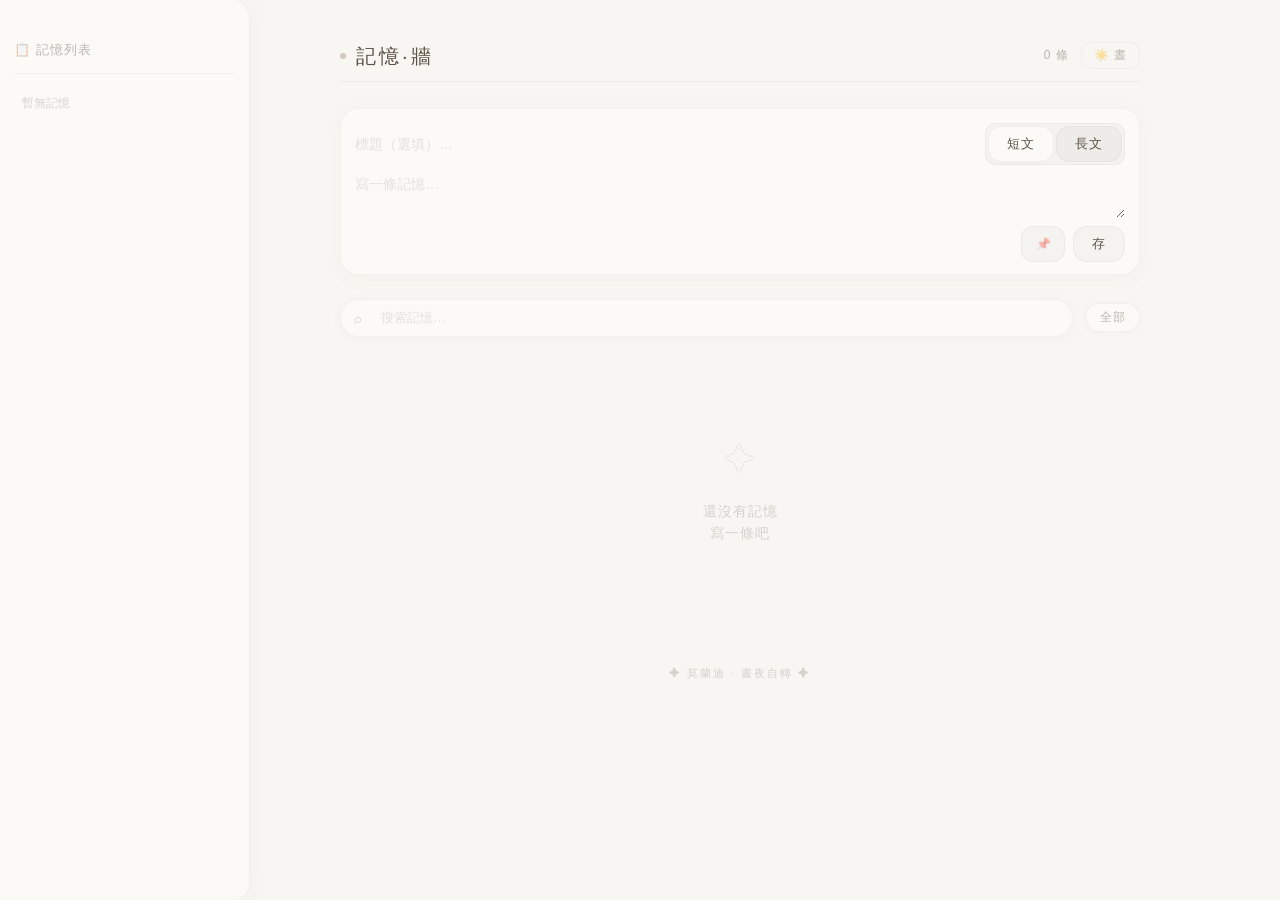
==== 记忆墙.html @ eb5373d7 "Add files via upload 上传记忆库页面" ====
<!DOCTYPE html>
<html lang="zh-CN">
<head>
<meta charset="UTF-8">
<meta name="viewport" content="width=device-width, initial-scale=1.0">
<title>記憶牆</title>
<style>
* { margin: 0; padding: 0; box-sizing: border-box; }
:root {
  --bg: #f8f6f2; --card-bg: #fcfaf7; --text: #5c5346;
  --text-dim: rgba(92,83,70,0.22); --text-mid: rgba(92,83,70,0.4);
  --border: rgba(92,83,70,0.06); --accent: rgba(92,83,70,0.04);
  --placeholder: rgba(92,83,70,0.15); --tag-bg: rgba(92,83,70,0.04);
  --tag-text: rgba(92,83,70,0.45); --input-bg: rgba(252,250,247,0.7);
  --shadow: rgba(92,83,70,0.03);
  --muted-blue: #8a9ba8; --muted-rose: #b8928a;
  --muted-green: #8f9e8c; --muted-clay: #b8957a;
  --muted-lavender: #9b8ea8; --muted-mauve: #a8888a;
  --glow: rgba(184,146,138,0.06);
}
[data-theme="night"] {
  --bg: #1a1a1e; --card-bg: #222226; --text: #d4cfc8;
  --text-dim: rgba(212,207,200,0.18); --text-mid: rgba(212,207,200,0.35);
  --border: rgba(212,207,200,0.04); --accent: rgba(212,207,200,0.04);
  --placeholder: rgba(212,207,200,0.1); --tag-bg: rgba(212,207,200,0.03);
  --tag-text: rgba(212,207,200,0.3); --input-bg: rgba(34,34,38,0.8);
  --shadow: rgba(0,0,0,0.25);
  --muted-blue: #768894; --muted-rose: #a07e78;
  --muted-green: #7a8a78; --muted-clay: #a07e68;
  --muted-lavender: #847a94; --muted-mauve: #8a7478;
  --glow: rgba(138,123,118,0.06);
}
body {
  background: var(--bg); color: var(--text);
  font-family: -apple-system,'PingFang SC','Noto Sans SC',sans-serif;
  min-height: 100vh; transition: background .5s,color .5s;
  padding: 40px 24px; line-height: 1.6;
}
.main-layout {
  max-width: 100%;
  margin: 0;
  display: flex;
  gap: 0;
  align-items: flex-start;
  padding-left: 0;
}
.sidebar {
  width: 250px;
  flex-shrink: 0;
  position: fixed;
  left: 0;
  top: 0;
  height: 100vh;
  border-radius: 0 18px 18px 0;
  padding: 40px 14px 24px;
  max-height: 100vh;
  z-index: 10;
  border-left: none;
  box-shadow: 4px 0 20px var(--shadow);
  background: var(--card-bg);
  border-right: 1px solid var(--border);
}
.sidebar-title {
  font-size: 13px; font-weight: 400; letter-spacing: 1px; color: var(--text-mid);
  padding-bottom: 12px; border-bottom: 1px solid var(--border); margin-bottom: 12px;
}
.sidebar-item {
  padding: 8px 10px; border-radius: 10px; cursor: pointer;
  transition: all .2s; margin-bottom: 4px; border: 1px solid transparent;
}
.sidebar-item:hover { background: var(--tag-bg); border-color: var(--muted-rose); }
.sidebar-item .s-title {
  font-size: 13px; font-weight: 400; color: var(--text);
  white-space: nowrap; overflow: hidden; text-overflow: ellipsis;
}
.sidebar-item .s-title.no-title { color: var(--text-mid); font-weight: 300; }
.sidebar-item .s-preview {
  font-size: 11px; color: var(--text-dim);
  white-space: nowrap; overflow: hidden; text-overflow: ellipsis; margin-top: 2px;
}
.sidebar-item .s-tag {
  display: inline-block; font-size: 9px; padding: 1px 8px;
  border-radius: 8px; background: var(--tag-bg); color: var(--tag-text); margin-top: 4px;
}
.content-area {
  flex: 1;
  min-width: 0;
  max-width: 1000px;
  margin: 0 auto;
  padding-left: 200px;
}
.header {
  max-width: 100%; margin: 0 auto 36px;
  display: flex; justify-content: space-between; align-items: baseline; position: relative;
}
.header::after {
  content: ''; position: absolute; bottom: -10px; left: 0; right: 0;
  height: 1px; background: var(--border);
}
.header h1 {
  font-size: 20px; font-weight: 400; letter-spacing: 3px; color: var(--text);
  display: flex; align-items: center; gap: 10px;
}
.header h1 .mark {
  display: inline-block; width: 6px; height: 6px; border-radius: 50%;
  background: var(--muted-rose); opacity: .5;
}
.header .stats-wrap { display: flex; align-items: center; gap: 12px; }
.stats { font-size: 12px; color: var(--text-mid); letter-spacing: 1px; font-weight: 300; }
.theme-btn {
  background: none; border: 1px solid var(--border); border-radius: 10px;
  padding: 4px 12px; font-size: 12px; font-family: inherit;
  color: var(--text-mid); cursor: pointer; letter-spacing: 1px; transition: all .2s;
}
.theme-btn:hover { border-color: var(--muted-rose); color: var(--text); }
.input-row {
  max-width: 100%; margin: 0 auto 24px; display: flex; flex-direction: column; gap: 8px;
  background: var(--card-bg); border: 1px solid var(--border); border-radius: 18px;
  padding: 14px 14px 12px; transition: all .25s; box-shadow: 0 4px 20px var(--shadow);
}
.input-row:focus-within { border-color: var(--muted-rose); box-shadow: 0 4px 28px var(--glow); }
.input-row .input-top { display: flex; gap: 8px; align-items: center; }
.input-row .input-title {
  flex: 1; height: 36px; background: transparent; border: none; color: var(--text);
  font-size: 14px; font-family: inherit; outline: none; line-height: 36px; font-weight: 400;
}
.input-row .input-title::placeholder { color: var(--placeholder); font-weight: 300; }
.input-row .input-options { display: flex; gap: 6px; align-items: center; }
.mode-toggle {
  display: flex; gap: 2px; background: var(--tag-bg);
  border-radius: 10px; padding: 2px; border: 1px solid var(--border);
}
.mode-btn {
  padding: 4px 12px; border: none; border-radius: 8px; font-size: 11px;
  font-family: inherit; cursor: pointer; transition: all .2s;
  background: transparent; color: var(--text-mid); letter-spacing: .5px;
}
.mode-btn.active { background: var(--card-bg); color: var(--text); box-shadow: 0 1px 4px var(--shadow); }
.input-row textarea {
  width: 100%; background: transparent; border: none; color: var(--text);
  font-size: 14px; font-family: inherit; resize: vertical; outline: none;
  line-height: 1.6; padding: 0; min-height: 38px; transition: min-height .2s;
}
.input-row textarea.long-mode { min-height: 180px; }
.input-row textarea::placeholder { color: var(--placeholder); font-weight: 300; }
.input-row .input-bottom { display: flex; gap: 8px; align-items: center; justify-content: flex-end; }
.input-row select {
  height: 36px; background: var(--tag-bg); border: 1px solid var(--border);
  border-radius: 12px; padding: 0 10px; color: var(--text-mid); font-size: 12px;
  font-family: inherit; outline: none; cursor: pointer; min-width: 44px;
  appearance: none; text-align: center; transition: all .2s;
}
.input-row select:hover { border-color: var(--muted-rose); }
.input-row button {
  height: 36px; padding: 0 18px; background: var(--accent); border: 1px solid var(--border);
  border-radius: 14px; color: var(--text); font-size: 13px; font-family: inherit;
  cursor: pointer; letter-spacing: 1px; transition: all .25s; white-space: nowrap; font-weight: 300;
}
.input-row button:hover { background: var(--tag-bg); border-color: var(--muted-rose); }
.toolbar { max-width: 100%; margin: 0 auto 18px; display: flex; align-items: center; gap: 12px; flex-wrap: wrap; }
.search-box { flex: 1; min-width: 180px; margin: 0; position: relative; }
.search-box input {
  width: 100%; height: 38px; background: var(--card-bg); border: 1px solid var(--border);
  border-radius: 20px; padding: 0 18px 0 40px; color: var(--text); font-size: 13px;
  font-family: inherit; outline: none; transition: all .25s; box-shadow: 0 2px 12px var(--shadow);
}
.search-box input:focus { border-color: var(--muted-rose); box-shadow: 0 2px 16px var(--glow); }
.search-box input::placeholder { color: var(--placeholder); font-weight: 300; }
.search-icon {
  position: absolute; left: 14px; top: 50%; transform: translateY(-50%);
  font-size: 14px; color: var(--text-dim); pointer-events: none;
}
.filters { display: flex; gap: 6px; flex-wrap: wrap; max-width: none; margin: 0; }
.filter-tag {
  padding: 4px 14px; border-radius: 20px; font-size: 12px; color: var(--text-mid);
  background: var(--card-bg); border: 1px solid var(--border); cursor: pointer;
  transition: all .25s; letter-spacing: .5px; font-weight: 300; box-shadow: 0 1px 6px var(--shadow);
}
 border-color: var(--muted-rose); }
.filter-tag.active { color: var(--text); background: var(--tag-bg); border-color: var(--muted-rose); }
.section-title {
  max-width: 100%; margin: 28px auto 12px; display: flex; align-items: center;
  gap: 10px; font-size: 14px; color: var(--text-mid); letter-spacing: 1.5px; font-weight: 300;
}
.section-title .line { flex: 1; height: 1px; background: var(--border); }
.section-title .count { font-size: 11px; color: var(--text-dim); font-weight: 300; }
.wall { max-width: 100%; margin: 0 auto; display: grid; grid-template-columns: repeat(auto-fill,minmax(280px,1fr)); gap: 12px; }
.card {
  background: var(--card-bg); border: 1px solid var(--border); border-radius: 18px;
  padding: 20px 22px; transition: all .3s; position: relative; animation: cardIn .35s;
  box-shadow: 0 4px 20px var(--shadow); cursor: pointer;
}
.card:hover { border-color: var(--muted-rose); box-shadow: 0 6px 28px var(--glow); transform: translateY(-1px); }
@keyframes cardIn { from { opacity: 0; transform: translateY(10px); } to { opacity: 1; transform: translateY(0); } }
.card-tag {
  display: inline-block; font-size: 10px; font-weight: 400; letter-spacing: 1px;
  padding: 2px 12px; border-radius: 12px; margin-bottom: 10px;
  background: var(--tag-bg); color: var(--tag-text); border: 1px solid var(--border);
}
.card-tag[data-tag="默认"] { border-color: rgba(138,155,168,.2); color: var(--muted-blue); }
.card-tag[data-tag="学习"] { border-color: rgba(143,158,140,.2); color: var(--muted-green); }
.card-tag[data-tag="日常"] { border-color: rgba(184,149,122,.2); color: var(--muted-clay); }
.card-tag[data-tag="技术"] { border-color: rgba(138,155,168,.2); color: var(--muted-blue); }
.card-tag[data-tag="灵感"] { border-color: rgba(155,142,168,.2); color: var(--muted-lavender); }
.card-tag[data-tag="心情"] { border-color: rgba(168,136,138,.2); color: var(--muted-mauve); }
.card-title {
  font-size: 15px; font-weight: 500; color: var(--text); margin-bottom: 8px;
  line-height: 1.4; display: -webkit-box; -webkit-line-clamp: 2; -webkit-box-orient: vertical; overflow: hidden;
}
.card-content {
  font-size: 14px; line-height: 1.7; color: var(--text);
  white-space: pre-wrap; word-break: break-word; font-weight: 300;
  display: -webkit-box; -webkit-line-clamp: 4; -webkit-box-orient: vertical; overflow: hidden;
}
.card.has-title .card-content { font-size: 13px; color: var(--text-mid); -webkit-line-clamp: 3; }
.card-time { font-size: 11px; color: var(--text-dim); margin-top: 12px; font-weight: 300; letter-spacing: .3px; }
.card-actions {
  position: absolute; top: 14px; right: 14px; opacity: 0; transition: opacity .25s; display: flex; gap: 4px;
}
.card:hover .card-actions { opacity: 1; }
.card-actions button {
  width: 28px; height: 28px; border-radius: 10px; border: 1px solid var(--border);
  background: var(--card-bg); color: var(--text-mid); font-size: 12px; cursor: pointer;
  display: flex; align-items: center; justify-content: center; transition: all .2s; backdrop-filter: blur(4px);
}
.card-actions .edit-btn:hover { background: rgba(138,155,168,.12); color: var(--muted-blue); border-color: var(--muted-blue); }
.card-actions .delete-btn:hover { background: rgba(168,136,138,.12); color: var(--muted-mauve); border-color: var(--muted-mauve); }
.empty { grid-column: 1/-1; text-align: center; padding: 80px 20px; color: var(--text-dim); font-size: 14px; font-weight: 300; letter-spacing: 1px; }
.empty .icon { font-size: 32px; display: block; margin-bottom: 14px; opacity: .25; }
.float-view {
  display: none; position: fixed; inset: 0; background: rgba(44,40,36,.3);
  backdrop-filter: blur(8px); z-index: 100; align-items: center; justify-content: center;
}
.float-view.show { display: flex; }
.float-view .modal {
  background: var(--card-bg); border: 1px solid var(--border); border-radius: 20px;
  padding: 28px; width: 90%; max-width: 480px; box-shadow: 0 20px 60px var(--shadow); position: relative;
}
.float-view .modal .float-tag { font-size: 12px; color: var(--text-mid); letter-spacing: 1px; margin-bottom: 14px; }
.float-view .modal .float-title { font-size: 18px; font-weight: 500; color: var(--text); margin-bottom: 12px; line-height: 1.4; }
.float-view .modal .float-content { font-size: 15px; line-height: 1.8; color: var(--text); font-weight: 300; white-space: pre-wrap; }
.float-view .modal .float-time { font-size: 12px; color: var(--text-dim); margin-top: 16px; font-weight: 300; }
.float-view .modal .float-close { position: absolute; top: 16px; right: 20px; background: none; border: none; color: var(--text-dim); font-size: 18px; cursor: pointer; padding: 4px; font-family: inherit; }
.float-view .modal .float-close:hover { color: var(--text); }
.overlay {
  display: none; position: fixed; inset: 0; background: rgba(44,40,36,.3);
  backdrop-filter: blur(8px); z-index: 101; align-items: center; justify-content: center;
}
.overlay.show { display: flex; }
.modal {
  background: var(--card-bg); border: 1px solid var(--border); border-radius: 20px;
  padding: 28px; width: 90%; max-width: 440px; box-shadow: 0 20px 60px var(--shadow);
}
.modal h2 { font-size: 15px; font-weight: 400; color: var(--text); margin-bottom: 18px; letter-spacing: 1px; }
.modal .edit-title {
  width: 100%; height: 38px; background: var(--bg); border: 1px solid var(--border);
  border-radius: 12px; padding: 0 14px; color: var(--text); font-size: 14px;
  font-family: inherit; outline: none; margin-bottom: 12px;
}
.modal .edit-title:focus { border-color: var(--muted-rose); }
.modal textarea {
  width: 100%; height: 120px; background: var(--bg); border: 1px solid var(--border);
  border-radius: 14px; padding: 14px; color: var(--text); font-size: 14px;
  font-family: inherit; resize: vertical; outline: none; margin-bottom: 14px;
}
.modal textarea:focus { border-color: var(--muted-rose); }
.modal select {
  width: 100%; height: 38px; background: var(--bg); border: 1px solid var(--border);
  border-radius: 12px; padding: 0 14px; color: var(--text); font-size: 12px;
  font-family: inherit; outline: none; cursor: pointer; margin-bottom: 18px;
}
.modal-actions { display: flex; justify-content: flex-end; gap: 10px; }
.modal-actions button {
  padding: 8px 20px; border: 1px solid var(--border); border-radius: 12px;
  font-size: 13px; font-family: inherit; cursor: pointer; transition: all .2s;
  background: var(--bg); color: var(--text); font-weight: 300; letter-spacing: .5px;
}
.modal-actions .btn-save { background: var(--accent); }
.modal-actions .btn-save:hover { background: var(--tag-bg); border-color: var(--muted-rose); }
.modal-actions button:hover { background: var(--tag-bg); }
.footer { max-width: 100%; margin: 40px auto 0; text-align: center; font-size: 11px; color: var(--text-dim); letter-spacing: 2px; font-weight: 300; }
@media (max-width: 768px) { .main-layout { flex-direction: column; } .sidebar { width: 100%; position: static; max-height: none; } }
@media (max-width: 520px) {
  body { padding: 24px 16px; } .wall { grid-template-columns: 1fr; }
  .header { flex-direction: column; gap: 6px; } .toolbar { flex-direction: column; align-items: stretch; }
  .toolbar .search-box { min-width: 0; }
}
</style>
</head>
<body>

<div class="main-layout">
  <div class="sidebar" id="sidebar">
    <div class="sidebar-title">📋 記憶列表</div>
    <div id="sidebarList"></div>
  </div>
  <div class="content-area">
    <div class="header">
      <h1><span class="mark"></span>記憶·牆</h1>
      <div class="stats-wrap">
        <span class="stats" id="stats">0</span>
        <button class="theme-btn" id="themeBtn">☀️ 晝</button>
      </div>
    </div>
    <div class="input-row">
      <div class="input-top">
        <input type="text" class="input-title" id="noteTitle" placeholder="標題（選填）…">
        <div class="input-options">
          <div class="mode-toggle">
            <button class="mode-btn active" id="modeShort">短文</button>
            <button class="mode-btn" id="modeLong">長文</button>
          </div>
        </div>
      </div>
      <textarea id="newNote" placeholder="寫一條記憶…"></textarea>
      <div class="input-bottom">
        <select id="newTag">
          <option value="默认">📌</option>
          <option value="学习">📖</option>
          <option value="日常">☕</option>
          <option value="技术">⚙️</option>
          <option value="灵感">💡</option>
          <option value="心情">❤️</option>
        </select>
        <button id="addBtn">存</button>
      </div>
    </div>
    <div class="toolbar">
      <div class="search-box">
        <span class="search-icon">⌕</span>
        <input type="text" id="searchInput" placeholder="搜索記憶…">
      </div>
      <div class="filters" id="filters">
        <span class="filter-tag active" data-tag="all">全部</span>
      </div>
    </div>
    <div id="groupContainer"></div>
    <div class="float-view" id="floatView">
      <div class="modal">
        <button class="float-close" id="floatClose">✕</button>
        <div class="float-tag" id="floatTag"></div>
        <div class="float-title" id="floatTitle"></div>
        <div class="float-content" id="floatContent"></div>
        <div class="float-time" id="floatTime"></div>
      </div>
    </div>
    <div class="overlay" id="modal">
      <div class="modal">
        <h2>✎ 編輯</h2>
        <input type="text" class="edit-title" id="editTitle" placeholder="標題（選填）">
        <textarea id="editContent"></textarea>
        <select id="editTag">
          <option value="默认">📌 默认</option>
          <option value="学习">📖 学习</option>
          <option value="日常">☕ 日常</option>
          <option value="技术">⚙️ 技术</option>
          <option value="灵感">💡 灵感</option>
          <option value="心情">❤️ 心情</option>
        </select>
        <div class="modal-actions">
          <button id="cancelEdit">取消</button>
          <button class="btn-save" id="saveEdit">保存</button>
        </div>
      </div>
    </div>
    <div class="footer">✦ 莫蘭迪 · 晝夜自轉 ✦</div>
  </div>
</div>

<script>
// 手動晝夜按鈕
let isNight = false;
document.getElementById('themeBtn').onclick = function() {
  isNight = !isNight;
  document.documentElement.setAttribute('data-theme', isNight ? 'night' : 'day');
  this.textContent = isNight ? '🌙 夜' : '☀️ 晝';
};

let inputMode = 'short';
document.getElementById('modeShort').onclick = function() {
  inputMode = 'short';
  this.classList.add('active');
  document.getElementById('modeLong').classList.remove('active');
  document.getElementById('newNote').classList.remove('long-mode');
};
document.getElementById('modeLong').onclick = function() {
  inputMode = 'long';
  this.classList.add('active');
  document.getElementById('modeShort').classList.remove('active');
  document.getElementById('newNote').classList.add('long-mode');
};

let notes = JSON.parse(localStorage.getItem('morandi_wall')) || [];
let filter = 'all';
let search = '';
let editId = null;
const icons = {'默认':'📌','学习':'📖','日常':'☕','技术':'⚙️','灵感':'💡','心情':'❤️'};
const order = ['默认','学习','日常','技术','灵感','心情'];

function save() { localStorage.setItem('morandi_wall', JSON.stringify(notes)); }

function renderSidebar() {
  const list = document.getElementById('sidebarList');
  let items = [...notes].reverse();
  if (filter !== 'all') items = items.filter(n => n.tag === filter);
  if (search.trim()) {
    const q = search.trim().toLowerCase();
    items = items.filter(n => n.content.toLowerCase().includes(q) || (n.title||'').toLowerCase().includes(q));
  }
  if (!items.length) { list.innerHTML = '<div style="font-size:12px;color:var(--text-dim);padding:8px;">暫無記憶</div>'; return; }
  list.innerHTML = items.map(n => {
    const t = n.title || (n.content.slice(0,20)+(n.content.length>20?'…':''));
    const p = n.title ? n.content.slice(0,30)+(n.content.length>30?'…':'') : '';
    const c = n.title ? '' : 'no-title';
    return '<div class="sidebar-item" data-id="'+n.id+'"><div class="s-title '+c+'">'+t+'</div>'+(p?'<div class="s-preview">'+p+'</div>':'')+'<span class="s-tag">'+(n.tag||'默认')+'</span></div>';
  }).join('');
  document.querySelectorAll('.sidebar-item').forEach(el => {
    el.onclick = function() {
      const id = parseInt(this.dataset.id);
      const n = notes.find(x => x.id === id);
      if (!n) return;
      document.getElementById('floatTag').textContent = (icons[n.tag||'默认']||'')+' '+(n.tag||'默认');
      document.getElementById('floatTitle').textContent = n.title||'';
      document.getElementById('floatTitle').style.display = n.title ? 'block' : 'none';
      document.getElementById('floatContent').textContent = n.content;
      const d = new Date(n.time);
      document.getElementById('floatTime').textContent = (d.getMonth()+1)+'/'+d.getDate()+' '+String(d.getHours()).padStart(2,'0')+':'+String(d.getMinutes()).padStart(2,'0');
      document.getElementById('floatView').classList.add('show');
    };
  });
}

function render() {
  const c = document.getElementById('groupContainer');
  document.getElementById('stats').textContent = notes.length + ' 條';
  let list = notes;
  if (filter !== 'all') list = list.filter(n => n.tag === filter);
  if (search.trim()) {
    const q = search.trim().toLowerCase();
    list = list.filter(n => n.content.toLowerCase().includes(q) || (n.title||'').toLowerCase().includes(q));
  }
  const groups = {};
  list.forEach(n => { const t = n.tag||'默认'; if(!groups[t]) groups[t]=[]; groups[t].push(n); });
  const keys = order.filter(k => groups[k]);
  if (!keys.length) { c.innerHTML = '<div class="wall"><div class="empty"><span class="icon">✧</span>還沒有記憶<br>寫一條吧</div></div>'; renderSidebar(); return; }
  let html = '';
  keys.forEach(tag => {
    const items = groups[tag];
    html += '<div class="section-title"><span>'+icons[tag]+' '+tag+'</span><span class="count">'+items.length+'</span><span class="line"></span></div><div class="wall">';
    items.forEach(n => {
      const d = new Date(n.time);
      const t = (d.getMonth()+1)+'/'+d.getDate()+' '+String(d.getHours()).padStart(2,'0')+':'+String(d.getMinutes()).padStart(2,'0');
      const et = n.tag||'默认';
      const hc = n.title ? 'card has-title' : 'card';
      html += '<div class="'+hc+'" data-id="'+n.id+'"><span class="card-tag" data-tag="'+et+'">'+icons[et]+' '+et+'</span>';
      if (n.title) html += '<div class="card-title">'+n.title+'</div>';
      html += '<div class="card-content">'+n.content.replace(/&/g,'&amp;').replace(/</g,'&lt;')+'</div><div class="card-time">'+t+'</div><div class="card-actions"><button class="edit-btn" data-id="'+n.id+'">✎</button><button class="delete-btn" data-id="'+n.id+'">✕</button></div></div>';
    });
    html += '</div>';
  });
  c.innerHTML = html;
  document.querySelectorAll('.card').forEach(el => {
    el.onclick = function(e) {
      if (e.target.closest('.card-actions')) return;
      const id = parseInt(this.dataset.id);
      const n = notes.find(x => x.id === id);
      if (!n) return;
      document.getElementById('floatTag').textContent = (icons[n.tag||'默认']||'')+' '+(n.tag||'默认');
      document.getElementById('floatTitle').textContent = n.title||'';
      document.getElementById('floatTitle').style.display = n.title ? 'block' : 'none';
      document.getElementById('floatContent').textContent = n.content;
      const d = new Date(n.time);
      document.getElementById('floatTime').textContent = (d.getMonth()+1)+'/'+d.getDate()+' '+String(d.getHours()).padStart(2,'0')+':'+String(d.getMinutes()).padStart(2,'0');
      document.getElementById('floatView').classList.add('show');
    };
  });
  document.querySelectorAll('.edit-btn').forEach(b => b.onclick = (e) => { e.stopPropagation(); openEdit(+b.dataset.id); });
  document.querySelectorAll('.delete-btn').forEach(b => b.onclick = (e) => { e.stopPropagation(); notes = notes.filter(x => x.id !== +b.dataset.id); save(); render(); flt(); renderSidebar(); });
  renderSidebar();
}

document.getElementById('floatClose').onclick = () => { document.getElementById('floatView').classList.remove('show'); };
document.getElementById('floatView').onclick = (e) => { if (e.target === document.getElementById('floatView')) document.getElementById('floatView').classList.remove('show'); };

function add() {
  const ta = document.getElementById('newNote');
  const title = document.getElementById('noteTitle').value.trim();
  const c = ta.value.trim();
  if (!c) return;
  const note = { id: Date.now(), content: c, tag: document.getElementById('newTag').value, time: Date.now() };
  if (title) note.title = title;
  notes.unshift(note);
  save();
  ta.value = '';
  document.getElementById('noteTitle').value = '';
  render();
  flt();
}

function openEdit(id) {
  const n = notes.find(x => x.id === id);
  if (!n) return;
  editId = id;
  document.getElementById('editTitle').value = n.title || '';
  document.getElementById('editContent').value = n.content;
  document.getElementById('editTag').value = n.tag;
  document.getElementById('modal').classList.add('show');
}

document.getElementById('cancelEdit').onclick = () => { document.getElementById('modal').classList.remove('show'); editId = null; };
document.getElementById('saveEdit').onclick = () => {
  if (!editId) return;
  const c = document.getElementById('editContent').value.trim();
  if (!c) return;
  const n = notes.find(x => x.id === editId);
  if (n) { n.title = document.getElementById('editTitle').value.trim()||''; n.content = c; n.tag = document.getElementById('editTag').value; n.time = Date.now(); save(); }
  document.getElementById('modal').classList.remove('show');
  editId = null;
  render();
  flt();
};

function flt() {
  const tags = new Set(notes.map(n => n.tag));
  let h = '<span class="filter-tag '+(filter==='all'?'active':'')+'" data-tag="all">全部</span>';
  order.forEach(t => { if (tags.has(t)) h += '<span class="filter-tag '+(filter===t?'active':'')+'" data-tag="'+t+'">'+icons[t]+' '+t+'</span>'; });
  document.getElementById('filters').innerHTML = h;
  document.querySelectorAll('.filter-tag').forEach(el => {
    el.onclick = () => { filter = el.dataset.tag; document.querySelectorAll('.filter-tag').forEach(e => e.classList.remove('active')); el.classList.add('active'); render(); };
  });
}

document.getElementById('searchInput').oninput = (e) => { search = e.target.value; render(); renderSidebar(); };
document.getElementById('newNote').onkeydown = (e) => { if (e.key === 'Enter' && !e.shiftKey) { e.preventDefault(); add(); } };
document.getElementById('addBtn').onclick = add;

render();
flt();
</script>
</body>
</html>
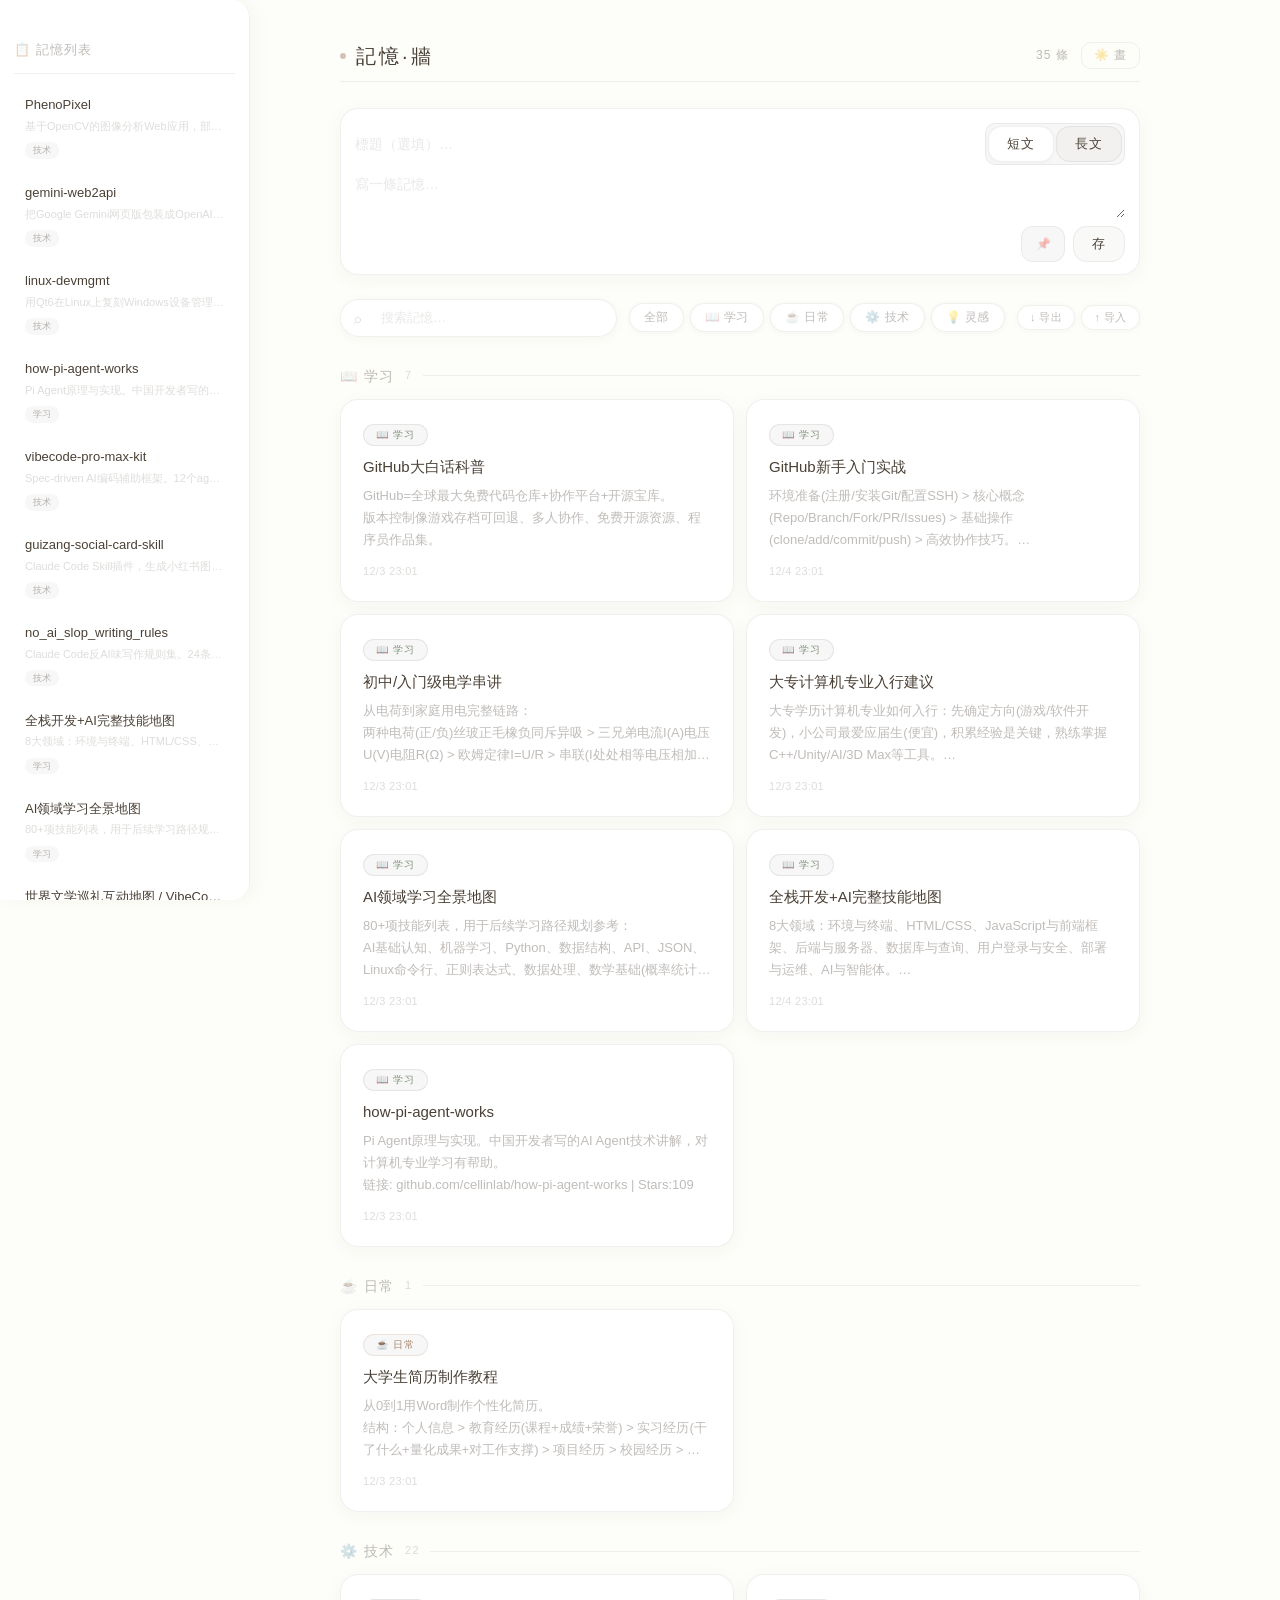
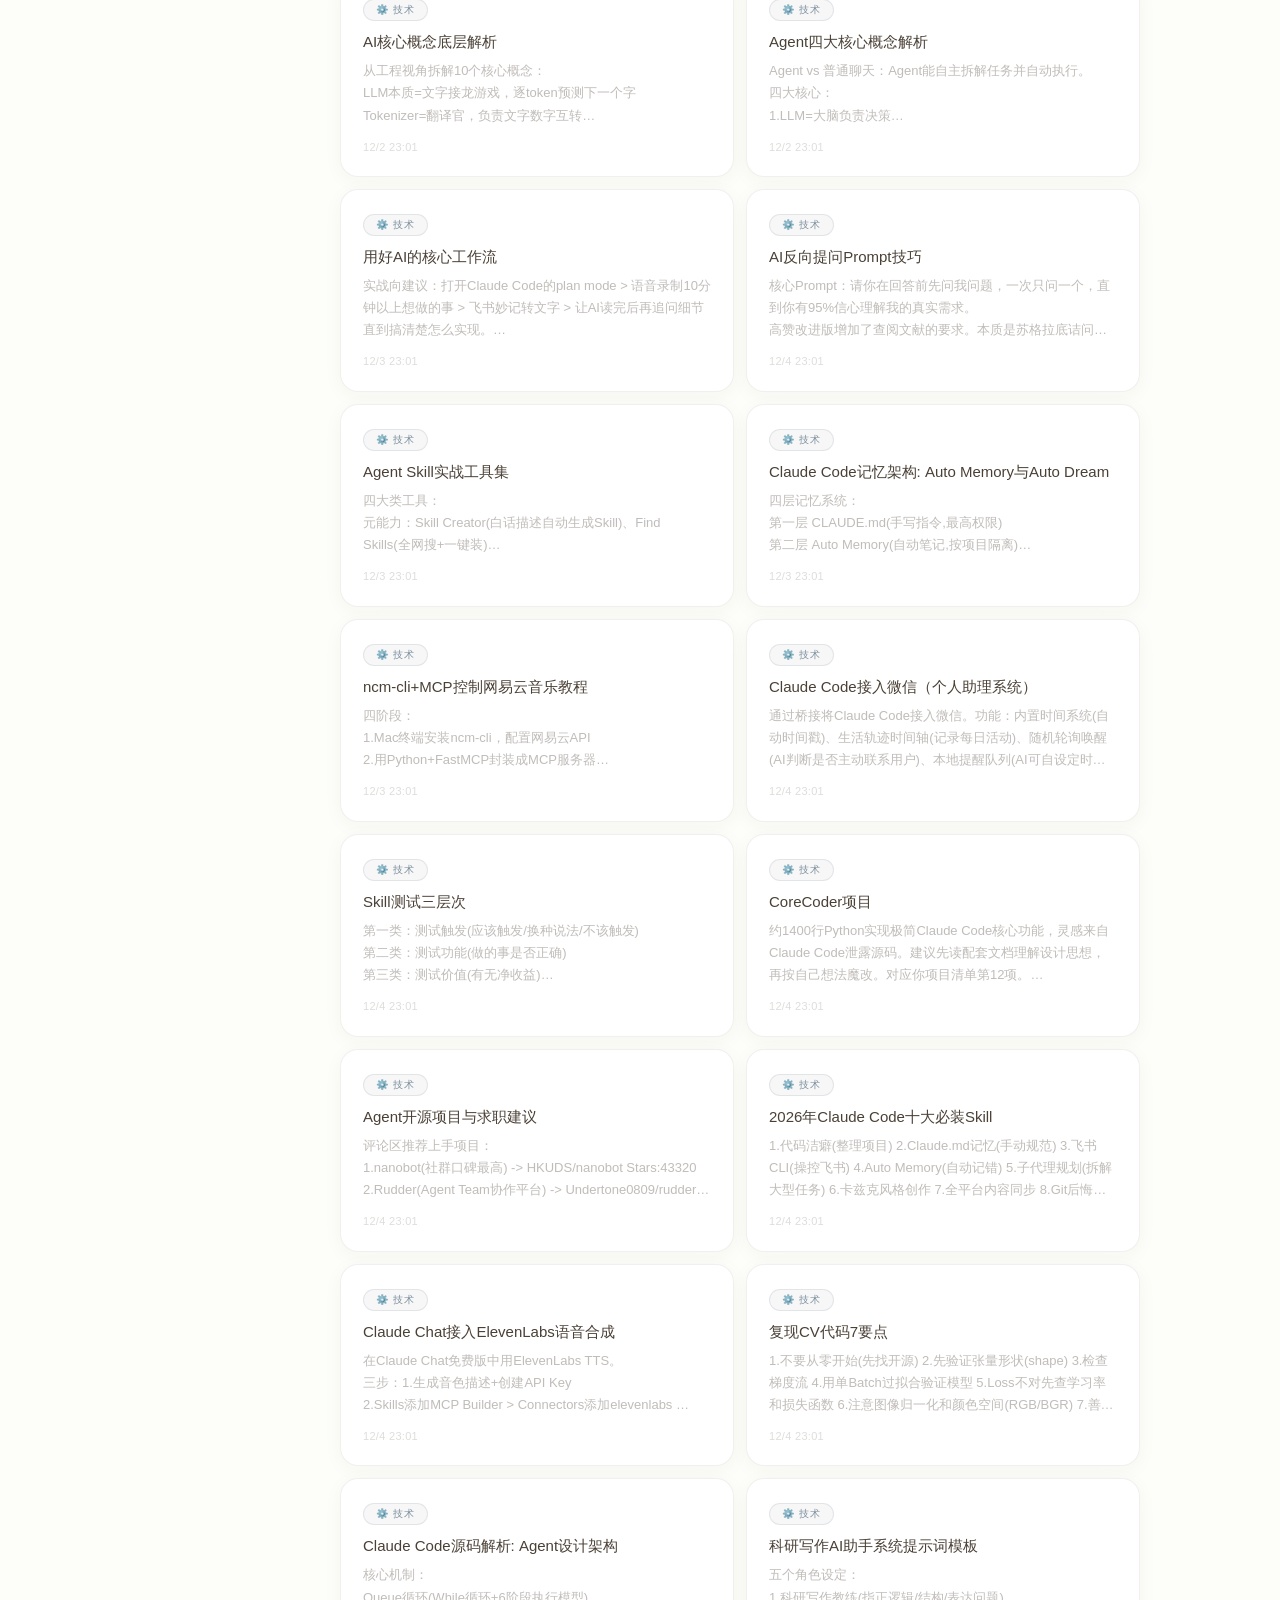
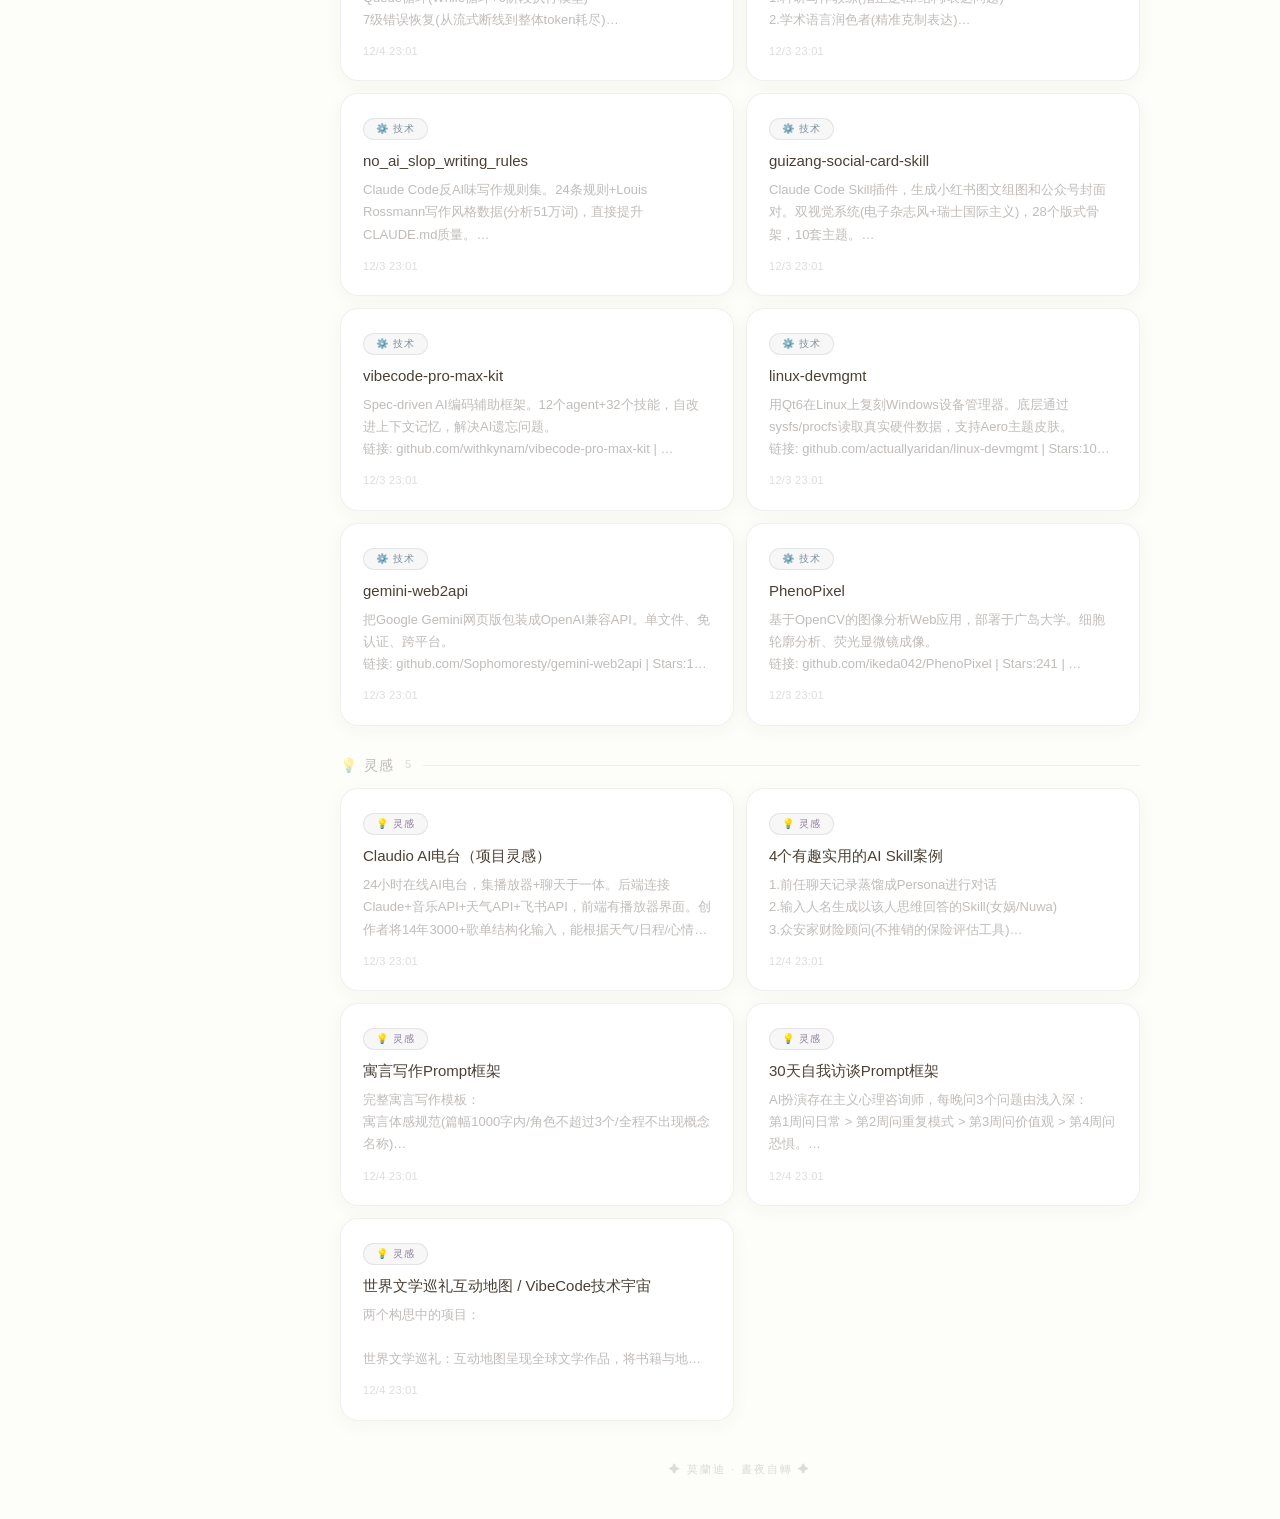
==== commit 6cff6ca2: "Init: 记忆墙 PWA with seed data and offline support" ====
--- a/记忆墙.html
+++ b/记忆墙.html
@@ -1,541 +1,704 @@
-<!DOCTYPE html>
-<html lang="zh-CN">
-<head>
-<meta charset="UTF-8">
-<meta name="viewport" content="width=device-width, initial-scale=1.0">
-<title>記憶牆</title>
-<style>
-* { margin: 0; padding: 0; box-sizing: border-box; }
-:root {
-  --bg: #f8f6f2; --card-bg: #fcfaf7; --text: #5c5346;
-  --text-dim: rgba(92,83,70,0.22); --text-mid: rgba(92,83,70,0.4);
-  --border: rgba(92,83,70,0.06); --accent: rgba(92,83,70,0.04);
-  --placeholder: rgba(92,83,70,0.15); --tag-bg: rgba(92,83,70,0.04);
-  --tag-text: rgba(92,83,70,0.45); --input-bg: rgba(252,250,247,0.7);
-  --shadow: rgba(92,83,70,0.03);
-  --muted-blue: #8a9ba8; --muted-rose: #b8928a;
-  --muted-green: #8f9e8c; --muted-clay: #b8957a;
-  --muted-lavender: #9b8ea8; --muted-mauve: #a8888a;
-  --glow: rgba(184,146,138,0.06);
-}
-[data-theme="night"] {
-  --bg: #1a1a1e; --card-bg: #222226; --text: #d4cfc8;
-  --text-dim: rgba(212,207,200,0.18); --text-mid: rgba(212,207,200,0.35);
-  --border: rgba(212,207,200,0.04); --accent: rgba(212,207,200,0.04);
-  --placeholder: rgba(212,207,200,0.1); --tag-bg: rgba(212,207,200,0.03);
-  --tag-text: rgba(212,207,200,0.3); --input-bg: rgba(34,34,38,0.8);
-  --shadow: rgba(0,0,0,0.25);
-  --muted-blue: #768894; --muted-rose: #a07e78;
-  --muted-green: #7a8a78; --muted-clay: #a07e68;
-  --muted-lavender: #847a94; --muted-mauve: #8a7478;
-  --glow: rgba(138,123,118,0.06);
-}
-body {
-  background: var(--bg); color: var(--text);
-  font-family: -apple-system,'PingFang SC','Noto Sans SC',sans-serif;
-  min-height: 100vh; transition: background .5s,color .5s;
-  padding: 40px 24px; line-height: 1.6;
-}
-.main-layout {
-  max-width: 100%;
-  margin: 0;
-  display: flex;
-  gap: 0;
-  align-items: flex-start;
-  padding-left: 0;
-}
-.sidebar {
-  width: 250px;
-  flex-shrink: 0;
-  position: fixed;
-  left: 0;
-  top: 0;
-  height: 100vh;
-  border-radius: 0 18px 18px 0;
-  padding: 40px 14px 24px;
-  max-height: 100vh;
-  z-index: 10;
-  border-left: none;
-  box-shadow: 4px 0 20px var(--shadow);
-  background: var(--card-bg);
-  border-right: 1px solid var(--border);
-}
-.sidebar-title {
-  font-size: 13px; font-weight: 400; letter-spacing: 1px; color: var(--text-mid);
-  padding-bottom: 12px; border-bottom: 1px solid var(--border); margin-bottom: 12px;
-}
-.sidebar-item {
-  padding: 8px 10px; border-radius: 10px; cursor: pointer;
-  transition: all .2s; margin-bottom: 4px; border: 1px solid transparent;
-}
-.sidebar-item:hover { background: var(--tag-bg); border-color: var(--muted-rose); }
-.sidebar-item .s-title {
-  font-size: 13px; font-weight: 400; color: var(--text);
-  white-space: nowrap; overflow: hidden; text-overflow: ellipsis;
-}
-.sidebar-item .s-title.no-title { color: var(--text-mid); font-weight: 300; }
-.sidebar-item .s-preview {
-  font-size: 11px; color: var(--text-dim);
-  white-space: nowrap; overflow: hidden; text-overflow: ellipsis; margin-top: 2px;
-}
-.sidebar-item .s-tag {
-  display: inline-block; font-size: 9px; padding: 1px 8px;
-  border-radius: 8px; background: var(--tag-bg); color: var(--tag-text); margin-top: 4px;
-}
-.content-area {
-  flex: 1;
-  min-width: 0;
-  max-width: 1000px;
-  margin: 0 auto;
-  padding-left: 200px;
-}
-.header {
-  max-width: 100%; margin: 0 auto 36px;
-  display: flex; justify-content: space-between; align-items: baseline; position: relative;
-}
-.header::after {
-  content: ''; position: absolute; bottom: -10px; left: 0; right: 0;
-  height: 1px; background: var(--border);
-}
-.header h1 {
-  font-size: 20px; font-weight: 400; letter-spacing: 3px; color: var(--text);
-  display: flex; align-items: center; gap: 10px;
-}
-.header h1 .mark {
-  display: inline-block; width: 6px; height: 6px; border-radius: 50%;
-  background: var(--muted-rose); opacity: .5;
-}
-.header .stats-wrap { display: flex; align-items: center; gap: 12px; }
-.stats { font-size: 12px; color: var(--text-mid); letter-spacing: 1px; font-weight: 300; }
-.theme-btn {
-  background: none; border: 1px solid var(--border); border-radius: 10px;
-  padding: 4px 12px; font-size: 12px; font-family: inherit;
-  color: var(--text-mid); cursor: pointer; letter-spacing: 1px; transition: all .2s;
-}
-.theme-btn:hover { border-color: var(--muted-rose); color: var(--text); }
-.input-row {
-  max-width: 100%; margin: 0 auto 24px; display: flex; flex-direction: column; gap: 8px;
-  background: var(--card-bg); border: 1px solid var(--border); border-radius: 18px;
-  padding: 14px 14px 12px; transition: all .25s; box-shadow: 0 4px 20px var(--shadow);
-}
-.input-row:focus-within { border-color: var(--muted-rose); box-shadow: 0 4px 28px var(--glow); }
-.input-row .input-top { display: flex; gap: 8px; align-items: center; }
-.input-row .input-title {
-  flex: 1; height: 36px; background: transparent; border: none; color: var(--text);
-  font-size: 14px; font-family: inherit; outline: none; line-height: 36px; font-weight: 400;
-}
-.input-row .input-title::placeholder { color: var(--placeholder); font-weight: 300; }
-.input-row .input-options { display: flex; gap: 6px; align-items: center; }
-.mode-toggle {
-  display: flex; gap: 2px; background: var(--tag-bg);
-  border-radius: 10px; padding: 2px; border: 1px solid var(--border);
-}
-.mode-btn {
-  padding: 4px 12px; border: none; border-radius: 8px; font-size: 11px;
-  font-family: inherit; cursor: pointer; transition: all .2s;
-  background: transparent; color: var(--text-mid); letter-spacing: .5px;
-}
-.mode-btn.active { background: var(--card-bg); color: var(--text); box-shadow: 0 1px 4px var(--shadow); }
-.input-row textarea {
-  width: 100%; background: transparent; border: none; color: var(--text);
-  font-size: 14px; font-family: inherit; resize: vertical; outline: none;
-  line-height: 1.6; padding: 0; min-height: 38px; transition: min-height .2s;
-}
-.input-row textarea.long-mode { min-height: 180px; }
-.input-row textarea::placeholder { color: var(--placeholder); font-weight: 300; }
-.input-row .input-bottom { display: flex; gap: 8px; align-items: center; justify-content: flex-end; }
-.input-row select {
-  height: 36px; background: var(--tag-bg); border: 1px solid var(--border);
-  border-radius: 12px; padding: 0 10px; color: var(--text-mid); font-size: 12px;
-  font-family: inherit; outline: none; cursor: pointer; min-width: 44px;
-  appearance: none; text-align: center; transition: all .2s;
-}
-.input-row select:hover { border-color: var(--muted-rose); }
-.input-row button {
-  height: 36px; padding: 0 18px; background: var(--accent); border: 1px solid var(--border);
-  border-radius: 14px; color: var(--text); font-size: 13px; font-family: inherit;
-  cursor: pointer; letter-spacing: 1px; transition: all .25s; white-space: nowrap; font-weight: 300;
-}
-.input-row button:hover { background: var(--tag-bg); border-color: var(--muted-rose); }
-.toolbar { max-width: 100%; margin: 0 auto 18px; display: flex; align-items: center; gap: 12px; flex-wrap: wrap; }
-.search-box { flex: 1; min-width: 180px; margin: 0; position: relative; }
-.search-box input {
-  width: 100%; height: 38px; background: var(--card-bg); border: 1px solid var(--border);
-  border-radius: 20px; padding: 0 18px 0 40px; color: var(--text); font-size: 13px;
-  font-family: inherit; outline: none; transition: all .25s; box-shadow: 0 2px 12px var(--shadow);
-}
-.search-box input:focus { border-color: var(--muted-rose); box-shadow: 0 2px 16px var(--glow); }
-.search-box input::placeholder { color: var(--placeholder); font-weight: 300; }
-.search-icon {
-  position: absolute; left: 14px; top: 50%; transform: translateY(-50%);
-  font-size: 14px; color: var(--text-dim); pointer-events: none;
-}
-.filters { display: flex; gap: 6px; flex-wrap: wrap; max-width: none; margin: 0; }
-.filter-tag {
-  padding: 4px 14px; border-radius: 20px; font-size: 12px; color: var(--text-mid);
-  background: var(--card-bg); border: 1px solid var(--border); cursor: pointer;
-  transition: all .25s; letter-spacing: .5px; font-weight: 300; box-shadow: 0 1px 6px var(--shadow);
-}
- border-color: var(--muted-rose); }
-.filter-tag.active { color: var(--text); background: var(--tag-bg); border-color: var(--muted-rose); }
-.section-title {
-  max-width: 100%; margin: 28px auto 12px; display: flex; align-items: center;
-  gap: 10px; font-size: 14px; color: var(--text-mid); letter-spacing: 1.5px; font-weight: 300;
-}
-.section-title .line { flex: 1; height: 1px; background: var(--border); }
-.section-title .count { font-size: 11px; color: var(--text-dim); font-weight: 300; }
-.wall { max-width: 100%; margin: 0 auto; display: grid; grid-template-columns: repeat(auto-fill,minmax(280px,1fr)); gap: 12px; }
-.card {
-  background: var(--card-bg); border: 1px solid var(--border); border-radius: 18px;
-  padding: 20px 22px; transition: all .3s; position: relative; animation: cardIn .35s;
-  box-shadow: 0 4px 20px var(--shadow); cursor: pointer;
-}
-.card:hover { border-color: var(--muted-rose); box-shadow: 0 6px 28px var(--glow); transform: translateY(-1px); }
-@keyframes cardIn { from { opacity: 0; transform: translateY(10px); } to { opacity: 1; transform: translateY(0); } }
-.card-tag {
-  display: inline-block; font-size: 10px; font-weight: 400; letter-spacing: 1px;
-  padding: 2px 12px; border-radius: 12px; margin-bottom: 10px;
-  background: var(--tag-bg); color: var(--tag-text); border: 1px solid var(--border);
-}
-.card-tag[data-tag="默认"] { border-color: rgba(138,155,168,.2); color: var(--muted-blue); }
-.card-tag[data-tag="学习"] { border-color: rgba(143,158,140,.2); color: var(--muted-green); }
-.card-tag[data-tag="日常"] { border-color: rgba(184,149,122,.2); color: var(--muted-clay); }
-.card-tag[data-tag="技术"] { border-color: rgba(138,155,168,.2); color: var(--muted-blue); }
-.card-tag[data-tag="灵感"] { border-color: rgba(155,142,168,.2); color: var(--muted-lavender); }
-.card-tag[data-tag="心情"] { border-color: rgba(168,136,138,.2); color: var(--muted-mauve); }
-.card-title {
-  font-size: 15px; font-weight: 500; color: var(--text); margin-bottom: 8px;
-  line-height: 1.4; display: -webkit-box; -webkit-line-clamp: 2; -webkit-box-orient: vertical; overflow: hidden;
-}
-.card-content {
-  font-size: 14px; line-height: 1.7; color: var(--text);
-  white-space: pre-wrap; word-break: break-word; font-weight: 300;
-  display: -webkit-box; -webkit-line-clamp: 4; -webkit-box-orient: vertical; overflow: hidden;
-}
-.card.has-title .card-content { font-size: 13px; color: var(--text-mid); -webkit-line-clamp: 3; }
-.card-time { font-size: 11px; color: var(--text-dim); margin-top: 12px; font-weight: 300; letter-spacing: .3px; }
-.card-actions {
-  position: absolute; top: 14px; right: 14px; opacity: 0; transition: opacity .25s; display: flex; gap: 4px;
-}
-.card:hover .card-actions { opacity: 1; }
-.card-actions button {
-  width: 28px; height: 28px; border-radius: 10px; border: 1px solid var(--border);
-  background: var(--card-bg); color: var(--text-mid); font-size: 12px; cursor: pointer;
-  display: flex; align-items: center; justify-content: center; transition: all .2s; backdrop-filter: blur(4px);
-}
-.card-actions .edit-btn:hover { background: rgba(138,155,168,.12); color: var(--muted-blue); border-color: var(--muted-blue); }
-.card-actions .delete-btn:hover { background: rgba(168,136,138,.12); color: var(--muted-mauve); border-color: var(--muted-mauve); }
-.empty { grid-column: 1/-1; text-align: center; padding: 80px 20px; color: var(--text-dim); font-size: 14px; font-weight: 300; letter-spacing: 1px; }
-.empty .icon { font-size: 32px; display: block; margin-bottom: 14px; opacity: .25; }
-.float-view {
-  display: none; position: fixed; inset: 0; background: rgba(44,40,36,.3);
-  backdrop-filter: blur(8px); z-index: 100; align-items: center; justify-content: center;
-}
-.float-view.show { display: flex; }
-.float-view .modal {
-  background: var(--card-bg); border: 1px solid var(--border); border-radius: 20px;
-  padding: 28px; width: 90%; max-width: 480px; box-shadow: 0 20px 60px var(--shadow); position: relative;
-}
-.float-view .modal .float-tag { font-size: 12px; color: var(--text-mid); letter-spacing: 1px; margin-bottom: 14px; }
-.float-view .modal .float-title { font-size: 18px; font-weight: 500; color: var(--text); margin-bottom: 12px; line-height: 1.4; }
-.float-view .modal .float-content { font-size: 15px; line-height: 1.8; color: var(--text); font-weight: 300; white-space: pre-wrap; }
-.float-view .modal .float-time { font-size: 12px; color: var(--text-dim); margin-top: 16px; font-weight: 300; }
-.float-view .modal .float-close { position: absolute; top: 16px; right: 20px; background: none; border: none; color: var(--text-dim); font-size: 18px; cursor: pointer; padding: 4px; font-family: inherit; }
-.float-view .modal .float-close:hover { color: var(--text); }
-.overlay {
-  display: none; position: fixed; inset: 0; background: rgba(44,40,36,.3);
-  backdrop-filter: blur(8px); z-index: 101; align-items: center; justify-content: center;
-}
-.overlay.show { display: flex; }
-.modal {
-  background: var(--card-bg); border: 1px solid var(--border); border-radius: 20px;
-  padding: 28px; width: 90%; max-width: 440px; box-shadow: 0 20px 60px var(--shadow);
-}
-.modal h2 { font-size: 15px; font-weight: 400; color: var(--text); margin-bottom: 18px; letter-spacing: 1px; }
-.modal .edit-title {
-  width: 100%; height: 38px; background: var(--bg); border: 1px solid var(--border);
-  border-radius: 12px; padding: 0 14px; color: var(--text); font-size: 14px;
-  font-family: inherit; outline: none; margin-bottom: 12px;
-}
-.modal .edit-title:focus { border-color: var(--muted-rose); }
-.modal textarea {
-  width: 100%; height: 120px; background: var(--bg); border: 1px solid var(--border);
-  border-radius: 14px; padding: 14px; color: var(--text); font-size: 14px;
-  font-family: inherit; resize: vertical; outline: none; margin-bottom: 14px;
-}
-.modal textarea:focus { border-color: var(--muted-rose); }
-.modal select {
-  width: 100%; height: 38px; background: var(--bg); border: 1px solid var(--border);
-  border-radius: 12px; padding: 0 14px; color: var(--text); font-size: 12px;
-  font-family: inherit; outline: none; cursor: pointer; margin-bottom: 18px;
-}
-.modal-actions { display: flex; justify-content: flex-end; gap: 10px; }
-.modal-actions button {
-  padding: 8px 20px; border: 1px solid var(--border); border-radius: 12px;
-  font-size: 13px; font-family: inherit; cursor: pointer; transition: all .2s;
-  background: var(--bg); color: var(--text); font-weight: 300; letter-spacing: .5px;
-}
-.modal-actions .btn-save { background: var(--accent); }
-.modal-actions .btn-save:hover { background: var(--tag-bg); border-color: var(--muted-rose); }
-.modal-actions button:hover { background: var(--tag-bg); }
-.footer { max-width: 100%; margin: 40px auto 0; text-align: center; font-size: 11px; color: var(--text-dim); letter-spacing: 2px; font-weight: 300; }
-@media (max-width: 768px) { .main-layout { flex-direction: column; } .sidebar { width: 100%; position: static; max-height: none; } }
-@media (max-width: 520px) {
-  body { padding: 24px 16px; } .wall { grid-template-columns: 1fr; }
-  .header { flex-direction: column; gap: 6px; } .toolbar { flex-direction: column; align-items: stretch; }
-  .toolbar .search-box { min-width: 0; }
-}
-</style>
-</head>
-<body>
-
-<div class="main-layout">
-  <div class="sidebar" id="sidebar">
-    <div class="sidebar-title">📋 記憶列表</div>
-    <div id="sidebarList"></div>
-  </div>
-  <div class="content-area">
-    <div class="header">
-      <h1><span class="mark"></span>記憶·牆</h1>
-      <div class="stats-wrap">
-        <span class="stats" id="stats">0</span>
-        <button class="theme-btn" id="themeBtn">☀️ 晝</button>
-      </div>
-    </div>
-    <div class="input-row">
-      <div class="input-top">
-        <input type="text" class="input-title" id="noteTitle" placeholder="標題（選填）…">
-        <div class="input-options">
-          <div class="mode-toggle">
-            <button class="mode-btn active" id="modeShort">短文</button>
-            <button class="mode-btn" id="modeLong">長文</button>
-          </div>
-        </div>
-      </div>
-      <textarea id="newNote" placeholder="寫一條記憶…"></textarea>
-      <div class="input-bottom">
-        <select id="newTag">
-          <option value="默认">📌</option>
-          <option value="学习">📖</option>
-          <option value="日常">☕</option>
-          <option value="技术">⚙️</option>
-          <option value="灵感">💡</option>
-          <option value="心情">❤️</option>
-        </select>
-        <button id="addBtn">存</button>
-      </div>
-    </div>
-    <div class="toolbar">
-      <div class="search-box">
-        <span class="search-icon">⌕</span>
-        <input type="text" id="searchInput" placeholder="搜索記憶…">
-      </div>
-      <div class="filters" id="filters">
-        <span class="filter-tag active" data-tag="all">全部</span>
-      </div>
-    </div>
-    <div id="groupContainer"></div>
-    <div class="float-view" id="floatView">
-      <div class="modal">
-        <button class="float-close" id="floatClose">✕</button>
-        <div class="float-tag" id="floatTag"></div>
-        <div class="float-title" id="floatTitle"></div>
-        <div class="float-content" id="floatContent"></div>
-        <div class="float-time" id="floatTime"></div>
-      </div>
-    </div>
-    <div class="overlay" id="modal">
-      <div class="modal">
-        <h2>✎ 編輯</h2>
-        <input type="text" class="edit-title" id="editTitle" placeholder="標題（選填）">
-        <textarea id="editContent"></textarea>
-        <select id="editTag">
-          <option value="默认">📌 默认</option>
-          <option value="学习">📖 学习</option>
-          <option value="日常">☕ 日常</option>
-          <option value="技术">⚙️ 技术</option>
-          <option value="灵感">💡 灵感</option>
-          <option value="心情">❤️ 心情</option>
-        </select>
-        <div class="modal-actions">
-          <button id="cancelEdit">取消</button>
-          <button class="btn-save" id="saveEdit">保存</button>
-        </div>
-      </div>
-    </div>
-    <div class="footer">✦ 莫蘭迪 · 晝夜自轉 ✦</div>
-  </div>
-</div>
-
-<script>
-// 手動晝夜按鈕
-let isNight = false;
-document.getElementById('themeBtn').onclick = function() {
-  isNight = !isNight;
-  document.documentElement.setAttribute('data-theme', isNight ? 'night' : 'day');
-  this.textContent = isNight ? '🌙 夜' : '☀️ 晝';
-};
-
-let inputMode = 'short';
-document.getElementById('modeShort').onclick = function() {
-  inputMode = 'short';
-  this.classList.add('active');
-  document.getElementById('modeLong').classList.remove('active');
-  document.getElementById('newNote').classList.remove('long-mode');
-};
-document.getElementById('modeLong').onclick = function() {
-  inputMode = 'long';
-  this.classList.add('active');
-  document.getElementById('modeShort').classList.remove('active');
-  document.getElementById('newNote').classList.add('long-mode');
-};
-
-let notes = JSON.parse(localStorage.getItem('morandi_wall')) || [];
-let filter = 'all';
-let search = '';
-let editId = null;
-const icons = {'默认':'📌','学习':'📖','日常':'☕','技术':'⚙️','灵感':'💡','心情':'❤️'};
-const order = ['默认','学习','日常','技术','灵感','心情'];
-
-function save() { localStorage.setItem('morandi_wall', JSON.stringify(notes)); }
-
-function renderSidebar() {
-  const list = document.getElementById('sidebarList');
-  let items = [...notes].reverse();
-  if (filter !== 'all') items = items.filter(n => n.tag === filter);
-  if (search.trim()) {
-    const q = search.trim().toLowerCase();
-    items = items.filter(n => n.content.toLowerCase().includes(q) || (n.title||'').toLowerCase().includes(q));
-  }
-  if (!items.length) { list.innerHTML = '<div style="font-size:12px;color:var(--text-dim);padding:8px;">暫無記憶</div>'; return; }
-  list.innerHTML = items.map(n => {
-    const t = n.title || (n.content.slice(0,20)+(n.content.length>20?'…':''));
-    const p = n.title ? n.content.slice(0,30)+(n.content.length>30?'…':'') : '';
-    const c = n.title ? '' : 'no-title';
-    return '<div class="sidebar-item" data-id="'+n.id+'"><div class="s-title '+c+'">'+t+'</div>'+(p?'<div class="s-preview">'+p+'</div>':'')+'<span class="s-tag">'+(n.tag||'默认')+'</span></div>';
-  }).join('');
-  document.querySelectorAll('.sidebar-item').forEach(el => {
-    el.onclick = function() {
-      const id = parseInt(this.dataset.id);
-      const n = notes.find(x => x.id === id);
-      if (!n) return;
-      document.getElementById('floatTag').textContent = (icons[n.tag||'默认']||'')+' '+(n.tag||'默认');
-      document.getElementById('floatTitle').textContent = n.title||'';
-      document.getElementById('floatTitle').style.display = n.title ? 'block' : 'none';
-      document.getElementById('floatContent').textContent = n.content;
-      const d = new Date(n.time);
-      document.getElementById('floatTime').textContent = (d.getMonth()+1)+'/'+d.getDate()+' '+String(d.getHours()).padStart(2,'0')+':'+String(d.getMinutes()).padStart(2,'0');
-      document.getElementById('floatView').classList.add('show');
-    };
-  });
-}
-
-function render() {
-  const c = document.getElementById('groupContainer');
-  document.getElementById('stats').textContent = notes.length + ' 條';
-  let list = notes;
-  if (filter !== 'all') list = list.filter(n => n.tag === filter);
-  if (search.trim()) {
-    const q = search.trim().toLowerCase();
-    list = list.filter(n => n.content.toLowerCase().includes(q) || (n.title||'').toLowerCase().includes(q));
-  }
-  const groups = {};
-  list.forEach(n => { const t = n.tag||'默认'; if(!groups[t]) groups[t]=[]; groups[t].push(n); });
-  const keys = order.filter(k => groups[k]);
-  if (!keys.length) { c.innerHTML = '<div class="wall"><div class="empty"><span class="icon">✧</span>還沒有記憶<br>寫一條吧</div></div>'; renderSidebar(); return; }
-  let html = '';
-  keys.forEach(tag => {
-    const items = groups[tag];
-    html += '<div class="section-title"><span>'+icons[tag]+' '+tag+'</span><span class="count">'+items.length+'</span><span class="line"></span></div><div class="wall">';
-    items.forEach(n => {
-      const d = new Date(n.time);
-      const t = (d.getMonth()+1)+'/'+d.getDate()+' '+String(d.getHours()).padStart(2,'0')+':'+String(d.getMinutes()).padStart(2,'0');
-      const et = n.tag||'默认';
-      const hc = n.title ? 'card has-title' : 'card';
-      html += '<div class="'+hc+'" data-id="'+n.id+'"><span class="card-tag" data-tag="'+et+'">'+icons[et]+' '+et+'</span>';
-      if (n.title) html += '<div class="card-title">'+n.title+'</div>';
-      html += '<div class="card-content">'+n.content.replace(/&/g,'&amp;').replace(/</g,'&lt;')+'</div><div class="card-time">'+t+'</div><div class="card-actions"><button class="edit-btn" data-id="'+n.id+'">✎</button><button class="delete-btn" data-id="'+n.id+'">✕</button></div></div>';
-    });
-    html += '</div>';
-  });
-  c.innerHTML = html;
-  document.querySelectorAll('.card').forEach(el => {
-    el.onclick = function(e) {
-      if (e.target.closest('.card-actions')) return;
-      const id = parseInt(this.dataset.id);
-      const n = notes.find(x => x.id === id);
-      if (!n) return;
-      document.getElementById('floatTag').textContent = (icons[n.tag||'默认']||'')+' '+(n.tag||'默认');
-      document.getElementById('floatTitle').textContent = n.title||'';
-      document.getElementById('floatTitle').style.display = n.title ? 'block' : 'none';
-      document.getElementById('floatContent').textContent = n.content;
-      const d = new Date(n.time);
-      document.getElementById('floatTime').textContent = (d.getMonth()+1)+'/'+d.getDate()+' '+String(d.getHours()).padStart(2,'0')+':'+String(d.getMinutes()).padStart(2,'0');
-      document.getElementById('floatView').classList.add('show');
-    };
-  });
-  document.querySelectorAll('.edit-btn').forEach(b => b.onclick = (e) => { e.stopPropagation(); openEdit(+b.dataset.id); });
-  document.querySelectorAll('.delete-btn').forEach(b => b.onclick = (e) => { e.stopPropagation(); notes = notes.filter(x => x.id !== +b.dataset.id); save(); render(); flt(); renderSidebar(); });
-  renderSidebar();
-}
-
-document.getElementById('floatClose').onclick = () => { document.getElementById('floatView').classList.remove('show'); };
-document.getElementById('floatView').onclick = (e) => { if (e.target === document.getElementById('floatView')) document.getElementById('floatView').classList.remove('show'); };
-
-function add() {
-  const ta = document.getElementById('newNote');
-  const title = document.getElementById('noteTitle').value.trim();
-  const c = ta.value.trim();
-  if (!c) return;
-  const note = { id: Date.now(), content: c, tag: document.getElementById('newTag').value, time: Date.now() };
-  if (title) note.title = title;
-  notes.unshift(note);
-  save();
-  ta.value = '';
-  document.getElementById('noteTitle').value = '';
-  render();
-  flt();
-}
-
-function openEdit(id) {
-  const n = notes.find(x => x.id === id);
-  if (!n) return;
-  editId = id;
-  document.getElementById('editTitle').value = n.title || '';
-  document.getElementById('editContent').value = n.content;
-  document.getElementById('editTag').value = n.tag;
-  document.getElementById('modal').classList.add('show');
-}
-
-document.getElementById('cancelEdit').onclick = () => { document.getElementById('modal').classList.remove('show'); editId = null; };
-document.getElementById('saveEdit').onclick = () => {
-  if (!editId) return;
-  const c = document.getElementById('editContent').value.trim();
-  if (!c) return;
-  const n = notes.find(x => x.id === editId);
-  if (n) { n.title = document.getElementById('editTitle').value.trim()||''; n.content = c; n.tag = document.getElementById('editTag').value; n.time = Date.now(); save(); }
-  document.getElementById('modal').classList.remove('show');
-  editId = null;
-  render();
-  flt();
-};
-
-function flt() {
-  const tags = new Set(notes.map(n => n.tag));
-  let h = '<span class="filter-tag '+(filter==='all'?'active':'')+'" data-tag="all">全部</span>';
-  order.forEach(t => { if (tags.has(t)) h += '<span class="filter-tag '+(filter===t?'active':'')+'" data-tag="'+t+'">'+icons[t]+' '+t+'</span>'; });
-  document.getElementById('filters').innerHTML = h;
-  document.querySelectorAll('.filter-tag').forEach(el => {
-    el.onclick = () => { filter = el.dataset.tag; document.querySelectorAll('.filter-tag').forEach(e => e.classList.remove('active')); el.classList.add('active'); render(); };
-  });
-}
-
-document.getElementById('searchInput').oninput = (e) => { search = e.target.value; render(); renderSidebar(); };
-document.getElementById('newNote').onkeydown = (e) => { if (e.key === 'Enter' && !e.shiftKey) { e.preventDefault(); add(); } };
-document.getElementById('addBtn').onclick = add;
-
-render();
-flt();
-</script>
-</body>
+<!DOCTYPE html>
+<html lang="zh-CN">
+<head>
+<meta charset="UTF-8">
+<meta name="viewport" content="width=device-width, initial-scale=1.0">
+<title>記憶牆</title>
+<link rel="manifest" href="manifest.json">
+<meta name="apple-mobile-web-app-capable" content="yes">
+<meta name="apple-mobile-web-app-status-bar-style" content="black-translucent">
+<meta name="apple-mobile-web-app-title" content="記憶牆">
+<link rel="apple-touch-icon" href="icon.svg">
+<style>
+* { margin: 0; padding: 0; box-sizing: border-box; }
+:root {
+  --bg: #fdfdf9; --card-bg: #ffffff; --text: #4a4036;
+  --text-dim: rgba(74,64,54,0.18); --text-mid: rgba(74,64,54,0.35);
+  --border: rgba(74,64,54,0.08); --accent: rgba(74,64,54,0.03);
+  --placeholder: rgba(74,64,54,0.12); --tag-bg: rgba(74,64,54,0.04);
+  --tag-text: rgba(74,64,54,0.4); --input-bg: rgba(255,255,255,0.8);
+  --shadow: rgba(74,64,54,0.04);
+  --muted-blue: #7a8f9e; --muted-rose: #b0857c;
+  --muted-green: #7e907a; --muted-clay: #a8856e;
+  --muted-lavender: #8d7f9e; --muted-mauve: #9a7a7e;
+  --glow: rgba(176,133,124,0.08);
+}
+.hamburger {
+  display: none; width: 34px; height: 34px; border: none; background: var(--card-bg);
+  border-radius: 10px; cursor: pointer; align-items: center; justify-content: center;
+  color: var(--text); font-size: 18px; border: 1px solid var(--border);
+  transition: all .2s; flex-shrink: 0;
+}
+.hamburger:hover { border-color: var(--muted-rose); }
+[data-theme="night"] {
+  --bg: #1a1a1e; --card-bg: #222226; --text: #d4cfc8;
+  --text-dim: rgba(212,207,200,0.18); --text-mid: rgba(212,207,200,0.35);
+  --border: rgba(212,207,200,0.04); --accent: rgba(212,207,200,0.04);
+  --placeholder: rgba(212,207,200,0.1); --tag-bg: rgba(212,207,200,0.03);
+  --tag-text: rgba(212,207,200,0.3); --input-bg: rgba(34,34,38,0.8);
+  --shadow: rgba(0,0,0,0.25);
+  --muted-blue: #768894; --muted-rose: #a07e78;
+  --muted-green: #7a8a78; --muted-clay: #a07e68;
+  --muted-lavender: #847a94; --muted-mauve: #8a7478;
+  --glow: rgba(138,123,118,0.06);
+}
+body {
+  background: var(--bg); color: var(--text);
+  font-family: -apple-system,'PingFang SC','Noto Sans SC',sans-serif;
+  min-height: 100vh; transition: background .5s,color .5s;
+  padding: 40px 24px; line-height: 1.6;
+}
+.main-layout {
+  max-width: 100%;
+  margin: 0;
+  display: flex;
+  gap: 0;
+  align-items: flex-start;
+  padding-left: 0;
+}
+.sidebar {
+  width: 250px;
+  flex-shrink: 0;
+  position: fixed;
+  left: 0;
+  top: 0;
+  height: 100vh;
+  border-radius: 0 18px 18px 0;
+  padding: 40px 14px 24px;
+  max-height: 100vh;
+  z-index: 10;
+  border-left: none;
+  box-shadow: 4px 0 20px var(--shadow);
+  background: var(--card-bg);
+  border-right: 1px solid var(--border);
+  overflow-y: auto;
+}
+.sidebar::-webkit-scrollbar { width: 4px; }
+.sidebar::-webkit-scrollbar-thumb { background: var(--text-dim); border-radius: 2px; }
+.sidebar-title {
+  font-size: 13px; font-weight: 400; letter-spacing: 1px; color: var(--text-mid);
+  padding-bottom: 12px; border-bottom: 1px solid var(--border); margin-bottom: 12px;
+}
+.sidebar-item {
+  padding: 8px 10px; border-radius: 10px; cursor: pointer;
+  transition: all .2s; margin-bottom: 4px; border: 1px solid transparent;
+}
+.sidebar-item:hover { background: var(--tag-bg); border-color: var(--muted-rose); }
+.sidebar-item .s-title {
+  font-size: 13px; font-weight: 400; color: var(--text);
+  white-space: nowrap; overflow: hidden; text-overflow: ellipsis;
+}
+.sidebar-item .s-title.no-title { color: var(--text-mid); font-weight: 300; }
+.sidebar-item .s-preview {
+  font-size: 11px; color: var(--text-dim);
+  white-space: nowrap; overflow: hidden; text-overflow: ellipsis; margin-top: 2px;
+}
+.sidebar-item .s-tag {
+  display: inline-block; font-size: 9px; padding: 1px 8px;
+  border-radius: 8px; background: var(--tag-bg); color: var(--tag-text); margin-top: 4px;
+}
+.content-area {
+  flex: 1;
+  min-width: 0;
+  max-width: 1000px;
+  margin: 0 auto;
+  padding-left: 200px;
+}
+.header {
+  max-width: 100%; margin: 0 auto 36px;
+  display: flex; justify-content: space-between; align-items: baseline; position: relative;
+}
+.header::after {
+  content: ''; position: absolute; bottom: -10px; left: 0; right: 0;
+  height: 1px; background: var(--border);
+}
+.header h1 {
+  font-size: 20px; font-weight: 400; letter-spacing: 3px; color: var(--text);
+  display: flex; align-items: center; gap: 10px;
+}
+.header h1 .mark {
+  display: inline-block; width: 6px; height: 6px; border-radius: 50%;
+  background: var(--muted-rose); opacity: .5;
+}
+.header .stats-wrap { display: flex; align-items: center; gap: 12px; }
+.stats { font-size: 12px; color: var(--text-mid); letter-spacing: 1px; font-weight: 300; }
+.theme-btn {
+  background: none; border: 1px solid var(--border); border-radius: 10px;
+  padding: 4px 12px; font-size: 12px; font-family: inherit;
+  color: var(--text-mid); cursor: pointer; letter-spacing: 1px; transition: all .2s;
+}
+.theme-btn:hover { border-color: var(--muted-rose); color: var(--text); }
+.input-row {
+  max-width: 100%; margin: 0 auto 24px; display: flex; flex-direction: column; gap: 8px;
+  background: var(--card-bg); border: 1px solid var(--border); border-radius: 18px;
+  padding: 14px 14px 12px; transition: all .25s; box-shadow: 0 4px 20px var(--shadow);
+}
+.input-row:focus-within { border-color: var(--muted-rose); box-shadow: 0 4px 28px var(--glow); }
+.input-row .input-top { display: flex; gap: 8px; align-items: center; }
+.input-row .input-title {
+  flex: 1; height: 36px; background: transparent; border: none; color: var(--text);
+  font-size: 14px; font-family: inherit; outline: none; line-height: 36px; font-weight: 400;
+}
+.input-row .input-title::placeholder { color: var(--placeholder); font-weight: 300; }
+.input-row .input-options { display: flex; gap: 6px; align-items: center; }
+.mode-toggle {
+  display: flex; gap: 2px; background: var(--tag-bg);
+  border-radius: 10px; padding: 2px; border: 1px solid var(--border);
+}
+.mode-btn {
+  padding: 4px 12px; border: none; border-radius: 8px; font-size: 11px;
+  font-family: inherit; cursor: pointer; transition: all .2s;
+  background: transparent; color: var(--text-mid); letter-spacing: .5px;
+}
+.mode-btn.active { background: var(--card-bg); color: var(--text); box-shadow: 0 1px 4px var(--shadow); }
+.input-row textarea {
+  width: 100%; background: transparent; border: none; color: var(--text);
+  font-size: 14px; font-family: inherit; resize: vertical; outline: none;
+  line-height: 1.6; padding: 0; min-height: 38px; transition: min-height .2s;
+}
+.input-row textarea.long-mode { min-height: 180px; }
+.input-row textarea::placeholder { color: var(--placeholder); font-weight: 300; }
+.input-row .input-bottom { display: flex; gap: 8px; align-items: center; justify-content: flex-end; }
+.input-row select {
+  height: 36px; background: var(--tag-bg); border: 1px solid var(--border);
+  border-radius: 12px; padding: 0 10px; color: var(--text-mid); font-size: 12px;
+  font-family: inherit; outline: none; cursor: pointer; min-width: 44px;
+  appearance: none; text-align: center; transition: all .2s;
+}
+.input-row select:hover { border-color: var(--muted-rose); }
+.input-row button {
+  height: 36px; padding: 0 18px; background: var(--accent); border: 1px solid var(--border);
+  border-radius: 14px; color: var(--text); font-size: 13px; font-family: inherit;
+  cursor: pointer; letter-spacing: 1px; transition: all .25s; white-space: nowrap; font-weight: 300;
+}
+.input-row button:hover { background: var(--tag-bg); border-color: var(--muted-rose); }
+.toolbar { max-width: 100%; margin: 0 auto 18px; display: flex; align-items: center; gap: 12px; flex-wrap: wrap; }
+.search-box { flex: 1; min-width: 180px; margin: 0; position: relative; }
+.search-box input {
+  width: 100%; height: 38px; background: var(--card-bg); border: 1px solid var(--border);
+  border-radius: 20px; padding: 0 18px 0 40px; color: var(--text); font-size: 13px;
+  font-family: inherit; outline: none; transition: all .25s; box-shadow: 0 2px 12px var(--shadow);
+}
+.search-box input:focus { border-color: var(--muted-rose); box-shadow: 0 2px 16px var(--glow); }
+.search-box input::placeholder { color: var(--placeholder); font-weight: 300; }
+.search-icon {
+  position: absolute; left: 14px; top: 50%; transform: translateY(-50%);
+  font-size: 14px; color: var(--text-dim); pointer-events: none;
+}
+.filters { display: flex; gap: 6px; flex-wrap: wrap; max-width: none; margin: 0; }
+.filter-tag {
+  padding: 4px 14px; border-radius: 20px; font-size: 12px; color: var(--text-mid);
+  background: var(--card-bg); border: 1px solid var(--border); cursor: pointer;
+  transition: all .25s; letter-spacing: .5px; font-weight: 300; box-shadow: 0 1px 6px var(--shadow);
+}
+ border-color: var(--muted-rose); }
+.filter-tag.active { color: var(--text); background: var(--tag-bg); border-color: var(--muted-rose); }
+.data-actions { display: flex; gap: 6px; align-items: center; margin-left: auto; }
+.data-btn {
+  padding: 4px 12px; border-radius: 20px; font-size: 11px; color: var(--text-mid);
+  background: var(--card-bg); border: 1px solid var(--border); cursor: pointer;
+  transition: all .25s; letter-spacing: .5px; font-weight: 300; font-family: inherit;
+  box-shadow: 0 1px 6px var(--shadow); white-space: nowrap;
+}
+.data-btn:hover { border-color: var(--muted-rose); color: var(--text); }
+.section-title {
+  max-width: 100%; margin: 28px auto 12px; display: flex; align-items: center;
+  gap: 10px; font-size: 14px; color: var(--text-mid); letter-spacing: 1.5px; font-weight: 300;
+}
+.section-title .line { flex: 1; height: 1px; background: var(--border); }
+.section-title .count { font-size: 11px; color: var(--text-dim); font-weight: 300; }
+.wall { max-width: 100%; margin: 0 auto; display: grid; grid-template-columns: repeat(auto-fill,minmax(280px,1fr)); gap: 12px; }
+.card {
+  background: var(--card-bg); border: 1px solid var(--border); border-radius: 18px;
+  padding: 20px 22px; transition: all .3s; position: relative; animation: cardIn .35s;
+  box-shadow: 0 4px 20px var(--shadow); cursor: pointer;
+}
+.card:hover { border-color: var(--muted-rose); box-shadow: 0 6px 28px var(--glow); transform: translateY(-1px); }
+@keyframes cardIn { from { opacity: 0; transform: translateY(10px); } to { opacity: 1; transform: translateY(0); } }
+.card-tag {
+  display: inline-block; font-size: 10px; font-weight: 400; letter-spacing: 1px;
+  padding: 2px 12px; border-radius: 12px; margin-bottom: 10px;
+  background: var(--tag-bg); color: var(--tag-text); border: 1px solid var(--border);
+}
+.card-tag[data-tag="默认"] { border-color: rgba(138,155,168,.2); color: var(--muted-blue); }
+.card-tag[data-tag="学习"] { border-color: rgba(143,158,140,.2); color: var(--muted-green); }
+.card-tag[data-tag="日常"] { border-color: rgba(184,149,122,.2); color: var(--muted-clay); }
+.card-tag[data-tag="技术"] { border-color: rgba(138,155,168,.2); color: var(--muted-blue); }
+.card-tag[data-tag="灵感"] { border-color: rgba(155,142,168,.2); color: var(--muted-lavender); }
+.card-tag[data-tag="心情"] { border-color: rgba(168,136,138,.2); color: var(--muted-mauve); }
+.card-title {
+  font-size: 15px; font-weight: 500; color: var(--text); margin-bottom: 8px;
+  line-height: 1.4; display: -webkit-box; -webkit-line-clamp: 2; -webkit-box-orient: vertical; overflow: hidden;
+}
+.card-content {
+  font-size: 14px; line-height: 1.7; color: var(--text);
+  white-space: pre-wrap; word-break: break-word; font-weight: 300;
+  display: -webkit-box; -webkit-line-clamp: 4; -webkit-box-orient: vertical; overflow: hidden;
+}
+.card.has-title .card-content { font-size: 13px; color: var(--text-mid); -webkit-line-clamp: 3; }
+.card-time { font-size: 11px; color: var(--text-dim); margin-top: 12px; font-weight: 300; letter-spacing: .3px; }
+.card-actions {
+  position: absolute; top: 14px; right: 14px; opacity: 0; transition: opacity .25s; display: flex; gap: 4px;
+}
+.card:hover .card-actions { opacity: 1; }
+.card-actions button {
+  width: 28px; height: 28px; border-radius: 10px; border: 1px solid var(--border);
+  background: var(--card-bg); color: var(--text-mid); font-size: 12px; cursor: pointer;
+  display: flex; align-items: center; justify-content: center; transition: all .2s; backdrop-filter: blur(4px);
+}
+.card-actions .edit-btn:hover { background: rgba(138,155,168,.12); color: var(--muted-blue); border-color: var(--muted-blue); }
+.card-actions .delete-btn:hover { background: rgba(168,136,138,.12); color: var(--muted-mauve); border-color: var(--muted-mauve); }
+.empty { grid-column: 1/-1; text-align: center; padding: 80px 20px; color: var(--text-dim); font-size: 14px; font-weight: 300; letter-spacing: 1px; }
+.empty .icon { font-size: 32px; display: block; margin-bottom: 14px; opacity: .25; }
+.float-view {
+  display: none; position: fixed; inset: 0; background: rgba(44,40,36,.3);
+  backdrop-filter: blur(8px); z-index: 100; align-items: center; justify-content: center;
+}
+.float-view.show { display: flex; }
+.float-view .modal {
+  background: var(--card-bg); border: 1px solid var(--border); border-radius: 20px;
+  padding: 28px; width: 90%; max-width: 480px; box-shadow: 0 20px 60px var(--shadow); position: relative;
+}
+.float-view .modal .float-tag { font-size: 12px; color: var(--text-mid); letter-spacing: 1px; margin-bottom: 14px; }
+.float-view .modal .float-title { font-size: 18px; font-weight: 500; color: var(--text); margin-bottom: 12px; line-height: 1.4; }
+.float-view .modal .float-content { font-size: 15px; line-height: 1.8; color: var(--text); font-weight: 300; white-space: pre-wrap; }
+.float-view .modal .float-time { font-size: 12px; color: var(--text-dim); margin-top: 16px; font-weight: 300; }
+.float-view .modal .float-close { position: absolute; top: 16px; right: 20px; background: none; border: none; color: var(--text-dim); font-size: 18px; cursor: pointer; padding: 4px; font-family: inherit; }
+.float-view .modal .float-close:hover { color: var(--text); }
+.overlay {
+  display: none; position: fixed; inset: 0; background: rgba(44,40,36,.3);
+  backdrop-filter: blur(8px); z-index: 101; align-items: center; justify-content: center;
+}
+.overlay.show { display: flex; }
+.modal {
+  background: var(--card-bg); border: 1px solid var(--border); border-radius: 20px;
+  padding: 28px; width: 90%; max-width: 440px; box-shadow: 0 20px 60px var(--shadow);
+}
+.modal h2 { font-size: 15px; font-weight: 400; color: var(--text); margin-bottom: 18px; letter-spacing: 1px; }
+.modal .edit-title {
+  width: 100%; height: 38px; background: var(--bg); border: 1px solid var(--border);
+  border-radius: 12px; padding: 0 14px; color: var(--text); font-size: 14px;
+  font-family: inherit; outline: none; margin-bottom: 12px;
+}
+.modal .edit-title:focus { border-color: var(--muted-rose); }
+.modal textarea {
+  width: 100%; height: 120px; background: var(--bg); border: 1px solid var(--border);
+  border-radius: 14px; padding: 14px; color: var(--text); font-size: 14px;
+  font-family: inherit; resize: vertical; outline: none; margin-bottom: 14px;
+}
+.modal textarea:focus { border-color: var(--muted-rose); }
+.modal select {
+  width: 100%; height: 38px; background: var(--bg); border: 1px solid var(--border);
+  border-radius: 12px; padding: 0 14px; color: var(--text); font-size: 12px;
+  font-family: inherit; outline: none; cursor: pointer; margin-bottom: 18px;
+}
+.modal-actions { display: flex; justify-content: flex-end; gap: 10px; }
+.modal-actions button {
+  padding: 8px 20px; border: 1px solid var(--border); border-radius: 12px;
+  font-size: 13px; font-family: inherit; cursor: pointer; transition: all .2s;
+  background: var(--bg); color: var(--text); font-weight: 300; letter-spacing: .5px;
+}
+.modal-actions .btn-save { background: var(--accent); }
+.modal-actions .btn-save:hover { background: var(--tag-bg); border-color: var(--muted-rose); }
+.modal-actions button:hover { background: var(--tag-bg); }
+.footer { max-width: 100%; margin: 40px auto 0; text-align: center; font-size: 11px; color: var(--text-dim); letter-spacing: 2px; font-weight: 300; }
+@media (max-width: 768px) {
+  .main-layout { flex-direction: column; }
+  .content-area { padding-left: 0; }
+  body { padding: 16px 12px; }
+  .sidebar {
+    position: fixed; left: -280px; top: 0; width: 260px; height: 100vh;
+    z-index: 110; transition: left .3s ease; display: flex; flex-direction: column;
+    border-radius: 0 18px 18px 0; padding: 24px 14px 24px;
+    box-shadow: 4px 0 30px rgba(0,0,0,.15); background: var(--card-bg);
+    border-right: 1px solid var(--border); overflow-y: auto;
+  }
+  .sidebar.open { left: 0; }
+  .sidebar-backdrop {
+    display: none; position: fixed; inset: 0; background: rgba(0,0,0,.3);
+    z-index: 109;
+  }
+  .sidebar-backdrop.show { display: block; }
+  .hamburger { display: flex; }
+  .header h1 { font-size: 17px; }
+  .header .stats-wrap { gap: 8px; }
+  .input-row { padding: 10px 10px 10px; }
+  .input-row .input-title { font-size: 13px; }
+  .input-row textarea { font-size: 13px; }
+  .card { padding: 16px 18px; }
+  .card-title { font-size: 14px; }
+  .card-content { font-size: 13px; }
+  .section-title { font-size: 13px; margin: 20px auto 10px; }
+  .filter-tag { padding: 6px 14px; font-size: 12px; }
+  .search-box input { height: 40px; font-size: 14px; }
+  .wall { grid-template-columns: 1fr; gap: 10px; }
+  .header .hamburger { display: flex; }
+  .float-view .modal { width: 95%; padding: 20px; }
+}
+@media (max-width: 520px) {
+  body { padding: 12px 8px; }
+  .header h1 { font-size: 15px; letter-spacing: 1px; }
+  .header { flex-direction: row; gap: 4px; flex-wrap: wrap; }
+  .toolbar { flex-direction: column; align-items: stretch; }
+  .toolbar .search-box { min-width: 0; }
+  .data-actions { margin-left: 0; }
+  .data-btn { padding: 6px 14px; font-size: 12px; }
+  .wall { gap: 8px; }
+  .card { padding: 14px 14px; border-radius: 14px; }
+  .input-row { border-radius: 14px; padding: 8px 10px 10px; }
+  .sidebar { width: 240px; left: -260px; }
+  .mode-btn { padding: 6px 10px; font-size: 11px; }
+  .stats { font-size: 11px; }
+}
+</style>
+</head>
+<body>
+
+<div class="main-layout">
+  <div class="sidebar-backdrop" id="sidebarBackdrop"></div>
+  <div class="sidebar" id="sidebar">
+    <div class="sidebar-title">📋 記憶列表</div>
+    <div id="sidebarList"></div>
+  </div>
+  <div class="content-area">
+    <div class="header">
+      <h1><button class="hamburger" id="hamburgerBtn">☰</button><span class="mark"></span>記憶·牆</h1>
+      <div class="stats-wrap">
+        <span class="stats" id="stats">0</span>
+        <button class="theme-btn" id="themeBtn">☀️ 晝</button>
+      </div>
+    </div>
+    <div class="input-row">
+      <div class="input-top">
+        <input type="text" class="input-title" id="noteTitle" placeholder="標題（選填）…">
+        <div class="input-options">
+          <div class="mode-toggle">
+            <button class="mode-btn active" id="modeShort">短文</button>
+            <button class="mode-btn" id="modeLong">長文</button>
+          </div>
+        </div>
+      </div>
+      <textarea id="newNote" placeholder="寫一條記憶…"></textarea>
+      <div class="input-bottom">
+        <select id="newTag">
+          <option value="默认">📌</option>
+          <option value="学习">📖</option>
+          <option value="日常">☕</option>
+          <option value="技术">⚙️</option>
+          <option value="灵感">💡</option>
+          <option value="心情">❤️</option>
+        </select>
+        <button id="addBtn">存</button>
+      </div>
+    </div>
+    <div class="toolbar">
+      <div class="search-box">
+        <span class="search-icon">⌕</span>
+        <input type="text" id="searchInput" placeholder="搜索記憶…">
+      </div>
+      <div class="filters" id="filters">
+        <span class="filter-tag active" data-tag="all">全部</span>
+      </div>
+      <div class="data-actions">
+        <button class="data-btn" id="exportBtn">↓ 导出</button>
+        <button class="data-btn" id="importBtn">↑ 导入</button>
+        <input type="file" id="importFile" accept=".json" style="display:none">
+      </div>
+    </div>
+    <div id="groupContainer"></div>
+    <div class="float-view" id="floatView">
+      <div class="modal">
+        <button class="float-close" id="floatClose">✕</button>
+        <div class="float-tag" id="floatTag"></div>
+        <div class="float-title" id="floatTitle"></div>
+        <div class="float-content" id="floatContent"></div>
+        <div class="float-time" id="floatTime"></div>
+      </div>
+    </div>
+    <div class="overlay" id="modal">
+      <div class="modal">
+        <h2>✎ 編輯</h2>
+        <input type="text" class="edit-title" id="editTitle" placeholder="標題（選填）">
+        <textarea id="editContent"></textarea>
+        <select id="editTag">
+          <option value="默认">📌 默认</option>
+          <option value="学习">📖 学习</option>
+          <option value="日常">☕ 日常</option>
+          <option value="技术">⚙️ 技术</option>
+          <option value="灵感">💡 灵感</option>
+          <option value="心情">❤️ 心情</option>
+        </select>
+        <div class="modal-actions">
+          <button id="cancelEdit">取消</button>
+          <button class="btn-save" id="saveEdit">保存</button>
+        </div>
+      </div>
+    </div>
+    <div class="footer">✦ 莫蘭迪 · 晝夜自轉 ✦</div>
+  </div>
+</div>
+
+<script>
+// 手動晝夜按鈕
+let isNight = false;
+document.getElementById('themeBtn').onclick = function() {
+  isNight = !isNight;
+  document.documentElement.setAttribute('data-theme', isNight ? 'night' : 'day');
+  this.textContent = isNight ? '🌙 夜' : '☀️ 晝';
+};
+
+let inputMode = 'short';
+document.getElementById('modeShort').onclick = function() {
+  inputMode = 'short';
+  this.classList.add('active');
+  document.getElementById('modeLong').classList.remove('active');
+  document.getElementById('newNote').classList.remove('long-mode');
+};
+document.getElementById('modeLong').onclick = function() {
+  inputMode = 'long';
+  this.classList.add('active');
+  document.getElementById('modeShort').classList.remove('active');
+  document.getElementById('newNote').classList.add('long-mode');
+};
+
+let notes = JSON.parse(localStorage.getItem('morandi_wall')) || [];
+// Auto-merge seed entries by id to ensure knowledge base is always present
+(function() {
+  const seed = [
+    {id:3,title:'AI核心概念底层解析',content:'从工程视角拆解10个核心概念：\nLLM本质=文字接龙游戏，逐token预测下一个字\nTokenizer=翻译官，负责文字数字互转\nContext Window=模型临时记忆容量上限\nRAG=用检索替代全量输入，节省成本\nSystem Prompt=设人设规则，User Prompt=描述任务\nTool=外部函数，模型选工具+平台调用\nMCP=工具统一接入标准(Type-C接口)\nAgent=能自主规划+调用工具直到解决问题',tag:'技术',time:Date.now()-86400000*3+300},
+    {id:4,title:'Agent四大核心概念解析',content:'Agent vs 普通聊天：Agent能自主拆解任务并自动执行。\n四大核心：\n1.LLM=大脑负责决策\n2.MCP=工具协议Type-C接口(递技能清单-按格式打包需求-外部执行转纯文本)\n3.Memory=短期(当前任务上下文)+长期(用户偏好)\n4.Skill=封装高频复杂流程减少token消耗\n\n补充：API=跨厂商模型直连通道，可用API Key调用国产模型。\n完整闭环：LLM思考->Memory记忆->Skill执行->MCP调工具->结果反馈->LLM再思考',tag:'技术',time:Date.now()-86400000*3+400},
+    {id:12,title:'用好AI的核心工作流',content:'实战向建议：打开Claude Code的plan mode > 语音录制10分钟以上想做的事 > 飞书妙记转文字 > 让AI读完后再追问细节直到搞清楚怎么实现。\n关键点：用语音打破打字门槛、让AI主动提问收敛需求。',tag:'技术',time:Date.now()-86400000*2+1200},
+    {id:18,title:'AI反向提问Prompt技巧',content:'核心Prompt：请你在回答前先问我问题，一次只问一个，直到你有95%信心理解我的真实需求。\n高赞改进版增加了查阅文献的要求。本质是苏格拉底诘问法。',tag:'技术',time:Date.now()-86400000+1800},
+    {id:5,title:'Agent Skill实战工具集',content:'四大类工具：\n元能力：Skill Creator(白话描述自动生成Skill)、Find Skills(全网搜+一键装)\n工程化：Superpowers(TDD红绿重构+两轮审计)、gStack(YC总裁开发,23+专家角色多视角审计)、前端大神Skill(需求拷问/分诊/架构急救)\n前端设计：frontend-design(Anthropic官方,50+设计规范)、UI/UX Pro Max(160+行业规则)\n内容创作：cover-image(五维参数控封面)、信息图(21种布局)、xhs-images(卡通轮播卡)、markdown-to-html(公众号排版)、翻译(分析翻译校订润色)、跨平台发布(微信微博一键分发)',tag:'技术',time:Date.now()-86400000*2+500},
+    {id:7,title:'Claudio AI电台（项目灵感）',content:'24小时在线AI电台，集播放器+聊天于一体。后端连接Claude+音乐API+天气API+飞书API，前端有播放器界面。创作者将14年3000+歌单结构化输入，能根据天气/日程/心情定制歌单。\n\nGitHub: github.com/bingyanglu/Claudio-FM | Stars:24 | JavaScript\n与你项目清单中一起听歌方案(ncm-cli+MCP)思路相似。',tag:'灵感',time:Date.now()-86400000*2+700},
+    {id:14,title:'Claude Code记忆架构: Auto Memory与Auto Dream',content:'四层记忆系统：\n第一层 CLAUDE.md(手写指令,最高权限)\n第二层 Auto Memory(自动笔记,按项目隔离)\n第三层 Session Memory(单次对话上下文)\n第四层 Auto Dream(后台记忆巩固层)\n\nAuto Dream四步：Orient定向 > 搜集信号 > 巩固(合并矛盾/更新日期/删过时) > 修剪索引。\n与人类记忆巩固机制(海马体>深度睡眠回放>快速动眼期整合)同构。\n原始对话JSONL日志保留在本地，可翻旧账。',tag:'技术',time:Date.now()-86400000*2+1400},
+    {id:15,title:'ncm-cli+MCP控制网易云音乐教程',content:'四阶段：\n1.Mac终端安装ncm-cli，配置网易云API\n2.用Python+FastMCP封装成MCP服务器\n3.用Cloudflare Tunnel暴露到公网\n4.手机AI App连接MCP服务器\n直接对应你项目清单第4项一起听歌方案。',tag:'技术',time:Date.now()-86400000*2+1500},
+    {id:16,title:'Claude Code接入微信（个人助理系统）',content:'通过桥接将Claude Code接入微信。功能：内置时间系统(自动时间戳)、生活轨迹时间轴(记录每日活动)、随机轮询唤醒(AI判断是否主动联系用户)、本地提醒队列(AI可自设定时提醒)、日记系统(每晚主动写日记存本地,不消耗token)。\n已开源，复用微信官方龙虾助手二次开发，可用cc switch切换模型。\n\nGitHub: github.com/qufei1993/cc-weixin | Stars:141 | TypeScript\n与你miss_you_bot、Toast通知、晚安精灵方向相似。',tag:'技术',time:Date.now()-86400000+1600},
+    {id:17,title:'Skill测试三层次',content:'第一类：测试触发(应该触发/换种说法/不该触发)\n第二类：测试功能(做的事是否正确)\n第三类：测试价值(有无净收益)\n建议从困难任务开始测试，记录失败比成功更重要。可用于你的RikkaHub Skills优化。',tag:'技术',time:Date.now()-86400000+1700},
+    {id:22,title:'CoreCoder项目',content:'约1400行Python实现极简Claude Code核心功能，灵感来自Claude Code泄露源码。建议先读配套文档理解设计思想，再按自己想法魔改。对应你项目清单第12项。\n\nGitHub: github.com/he-yufeng/CoreCoder | Stars:1001 | Python\n描述: Minimal AI coding agent, works with any LLM. Think NanoGPT for coding agents.',tag:'技术',time:Date.now()-86400000+2200},
+    {id:23,title:'Agent开源项目与求职建议',content:'评论区推荐上手项目：\n1.nanobot(社群口碑最高) -> HKUDS/nanobot Stars:43320\n2.Rudder(Agent Team协作平台) -> Undertone0809/rudder Stars:93\n3.OpenDeer/DeerFlow(手搓可获得面试机会)\n4.复旦GA项目(轻量级高信息密度上下文agent)\n5.OpenClaw\n\n求职建议：Fork > 魔改 > 上传GitHub形成自己的项目，讲清楚项目背景比单纯堆砌项目更重要。',tag:'技术',time:Date.now()-86400000+2300},
+    {id:25,title:'2026年Claude Code十大必装Skill',content:'1.代码洁癖(整理项目) 2.Claude.md记忆(手动规范) 3.飞书CLI(操控飞书) 4.Auto Memory(自动记错) 5.子代理规划(拆解大型任务) 6.卡兹克风格创作 7.全平台内容同步 8.Git后悔药(操作前快照) 9.服务器巡检 10.法律Skill。\n建议按需装2-3个，避免干扰上下文。',tag:'技术',time:Date.now()-86400000+2500},
+    {id:26,title:'4个有趣实用的AI Skill案例',content:'1.前任聊天记录蒸馏成Persona进行对话\n2.输入人名生成以该人思维回答的Skill(女娲/Nuwa)\n3.众安家财险顾问(不推销的保险评估工具)\n4.一人创业者工具包(SEO/文案/设计/市场调研一体)',tag:'灵感',time:Date.now()-86400000+2600},
+    {id:32,title:'Claude Chat接入ElevenLabs语音合成',content:'在Claude Chat免费版中用ElevenLabs TTS。\n三步：1.生成音色描述+创建API Key\n2.Skills添加MCP Builder > Connectors添加elevenlabs player和elevenlabs agents mcp app并配置API Key\n3.把音色ID发给Claude让它用ElevenLabs说话\n注意：仅限Windows/Mac，手机无法使用；Chat版需手动点击播放(语音条效果)',tag:'技术',time:Date.now()-86400000+3200},
+    {id:19,title:'复现CV代码7要点',content:'1.不要从零开始(先找开源) 2.先验证张量形状(shape) 3.检查梯度流 4.用单Batch过拟合验证模型 5.Loss不对先查学习率和损失函数 6.注意图像归一化和颜色空间(RGB/BGR) 7.善用社区资源。需Python/深度学习基础。',tag:'技术',time:Date.now()-86400000+1900},
+    {id:21,title:'Claude Code源码解析: Agent设计架构',content:'核心机制：\nQueue循环(While循环+6阶段执行模型)\n7级错误恢复(从流式断线到整体token耗尽)\nTool协议对象(声明名称/描述/输入/只读/并发安全属性)\n5级上下文压缩策略(dream>microcomp>collapse>auto compact>session compact)\nSandbox+Permission双层安全管控\nHarness Engineering(Runtime才是核心，模型只是笔)',tag:'技术',time:Date.now()-86400000+2100},
+    {id:10,title:'GitHub大白话科普',content:'GitHub=全球最大免费代码仓库+协作平台+开源宝库。\n版本控制像游戏存档可回退、多人协作、免费开源资源、程序员作品集。',tag:'学习',time:Date.now()-86400000*2+1000},
+    {id:24,title:'GitHub新手入门实战',content:'环境准备(注册/安装Git/配置SSH) > 核心概念(Repo/Branch/Fork/PR/Issues) > 基础操作(clone/add/commit/push) > 高效协作技巧。\n与#10互补：#10讲是什么、这条讲怎么用。',tag:'学习',time:Date.now()-86400000+2400},
+    {id:8,title:'初中/入门级电学串讲',content:'从电荷到家庭用电完整链路：\n两种电荷(正/负)丝玻正毛橡负同斥异吸 > 三兄弟电流I(A)电压U(V)电阻R(Ω) > 欧姆定律I=U/R > 串联(I处处相等电压相加电阻越串越大)并联(V处处相等电流相加电阻越并越小) > 电功W=UIt=Pt电功率P=UI=W/t > 家庭电路220V并联开关接火线。',tag:'学习',time:Date.now()-86400000*2+800},
+    {id:9,title:'大专计算机专业入行建议',content:'大专学历计算机专业如何入行：先确定方向(游戏/软件开发)，小公司最爱应届生(便宜)，积累经验是关键，熟练掌握C++/Unity/AI/3D Max等工具。\n补充：招聘平台筛公司规模选最小一档就是小公司。',tag:'学习',time:Date.now()-86400000*2+900},
+    {id:11,title:'大学生简历制作教程',content:'从0到1用Word制作个性化简历。\n结构：个人信息 > 教育经历(课程+成绩+荣誉) > 实习经历(干了什么+量化成果+对工作支撑) > 项目经历 > 校园经历 > 自我总结(技能+语言+评价)。\n格式：小四标题正文字，分隔线分区，证件照浮于文字上方。',tag:'日常',time:Date.now()-86400000*2+1100},
+    {id:13,title:'科研写作AI助手系统提示词模板',content:'五个角色设定：\n1.科研写作教练(指正逻辑/结构/表达问题)\n2.学术语言润色者(精准克制表达)\n3.专业术语把关者\n4.文献风格分析器\n5.严谨性守门人\n\n另附研究构想驱动的文献检索与矩阵构建系统模板：问题结构化 > 文献检索策略 > 筛选分层 > 文献矩阵输出 > 开题支持建议。',tag:'技术',time:Date.now()-86400000*2+1300},
+    {id:29,title:'寓言写作Prompt框架',content:'完整寓言写作模板：\n寓言体感规范(篇幅1000字内/角色不超过3个/全程不出现概念名称)\n防套路自检清单(意象/地名/结构/角色/开头黑名单)\n切入角度建议(非人类视角/现代职业/微观尺度)\n输出格式(正文+概念解析+检验问题)',tag:'灵感',time:Date.now()-86400000+2900},
+    {id:30,title:'30天自我访谈Prompt框架',content:'AI扮演存在主义心理咨询师，每晚问3个问题由浅入深：\n第1周问日常 > 第2周问重复模式 > 第3周问价值观 > 第4周问恐惧。\n30天后整合输出5项总结：重复情绪词、自我描述角度、自我设限口头禅、真正想要的生活、一句话定义自己。',tag:'灵感',time:Date.now()-86400000+3000},
+    {id:28,title:'世界文学巡礼互动地图 / VibeCode技术宇宙',content:'两个构思中的项目：\n\n世界文学巡礼：互动地图呈现全球文学作品，将书籍与地理空间关联。古风手绘地图、书页式卡片弹窗、动态墨迹文字、丝路鎏金线路。\n\nVibeCode技术宇宙：3D星系风格互动知识页面。中心为编程风格演化树(传统开发>框架>AI辅助>Vibecoding)，环绕知识星辰按学习体验分区。节点可跳转GitHub/文档/Demo。',tag:'灵感',time:Date.now()-86400000+2800},
+    {id:6,title:'AI领域学习全景地图',content:'80+项技能列表，用于后续学习路径规划参考：\nAI基础认知、机器学习、Python、数据结构、API、JSON、Linux命令行、正则表达式、数据处理、数学基础(概率统计/线代/微积分)、Prompt工程、RAG、知识库构建、Agent、多模态AI、模型部署、MLOps/LLMOps、AI安全等。',tag:'学习',time:Date.now()-86400000*2+600},
+    {id:27,title:'全栈开发+AI完整技能地图',content:'8大领域：环境与终端、HTML/CSS、JavaScript与前端框架、后端与服务器、数据库与查询、用户登录与安全、部署与运维、AI与智能体。\n每个领域含具体问题和痛点。已标注最高优先级，要求必须掌握。\n已区分已懂和不懂的内容，待逐一攻克。',tag:'学习',time:Date.now()-86400000+2700},
+    {id:101,title:'no_ai_slop_writing_rules',content:'Claude Code反AI味写作规则集。24条规则+Louis Rossmann写作风格数据(分析51万词)，直接提升CLAUDE.md质量。\n链接: github.com/realrossmanngroup/no_ai_slop_writing_rules',tag:'技术',time:Date.now()-86400000*2+101},
+    {id:102,title:'guizang-social-card-skill',content:'Claude Code Skill插件，生成小红书图文组图和公众号封面对。双视觉系统(电子杂志风+瑞士国际主义)，28个版式骨架，10套主题。\n链接: github.com/op7418/guizang-social-card-skill | Stars:696',tag:'技术',time:Date.now()-86400000*2+102},
+    {id:103,title:'vibecode-pro-max-kit',content:'Spec-driven AI编码辅助框架。12个agent+32个技能，自改进上下文记忆，解决AI遗忘问题。\n链接: github.com/withkynam/vibecode-pro-max-kit | Stars:233',tag:'技术',time:Date.now()-86400000*2+103},
+    {id:104,title:'how-pi-agent-works',content:'Pi Agent原理与实现。中国开发者写的AI Agent技术讲解，对计算机专业学习有帮助。\n链接: github.com/cellinlab/how-pi-agent-works | Stars:109',tag:'学习',time:Date.now()-86400000*2+104},
+    {id:105,title:'linux-devmgmt',content:'用Qt6在Linux上复刻Windows设备管理器。底层通过sysfs/procfs读取真实硬件数据，支持Aero主题皮肤。\n链接: github.com/actuallyaridan/linux-devmgmt | Stars:102 | C++',tag:'技术',time:Date.now()-86400000*2+105},
+    {id:106,title:'gemini-web2api',content:'把Google Gemini网页版包装成OpenAI兼容API。单文件、免认证、跨平台。\n链接: github.com/Sophomoresty/gemini-web2api | Stars:166 | Python',tag:'技术',time:Date.now()-86400000*2+106},
+    {id:107,title:'PhenoPixel',content:'基于OpenCV的图像分析Web应用，部署于广岛大学。细胞轮廓分析、荧光显微镜成像。\n链接: github.com/ikeda042/PhenoPixel | Stars:241 | TypeScript',tag:'技术',time:Date.now()-86400000*2+107},
+  ];
+  const existingIds = new Set(notes.map(n => n.id));
+  seed.forEach(s => { if (!existingIds.has(s.id)) { notes.push(s); } });
+  save();
+})();
+let filter = 'all';
+let search = '';
+let editId = null;
+const icons = {'默认':'📌','学习':'📖','日常':'☕','技术':'⚙️','灵感':'💡','心情':'❤️'};
+const order = ['默认','学习','日常','技术','灵感','心情'];
+
+function save() { localStorage.setItem('morandi_wall', JSON.stringify(notes)); }
+
+function renderSidebar() {
+  const list = document.getElementById('sidebarList');
+  let items = [...notes].reverse();
+  if (filter !== 'all') items = items.filter(n => n.tag === filter);
+  if (search.trim()) {
+    const q = search.trim().toLowerCase();
+    items = items.filter(n => n.content.toLowerCase().includes(q) || (n.title||'').toLowerCase().includes(q));
+  }
+  if (!items.length) { list.innerHTML = '<div style="font-size:12px;color:var(--text-dim);padding:8px;">暫無記憶</div>'; return; }
+  list.innerHTML = items.map(n => {
+    const t = n.title || (n.content.slice(0,20)+(n.content.length>20?'…':''));
+    const p = n.title ? n.content.slice(0,30)+(n.content.length>30?'…':'') : '';
+    const c = n.title ? '' : 'no-title';
+    return '<div class="sidebar-item" data-id="'+n.id+'"><div class="s-title '+c+'">'+t+'</div>'+(p?'<div class="s-preview">'+p+'</div>':'')+'<span class="s-tag">'+(n.tag||'默认')+'</span></div>';
+  }).join('');
+  document.querySelectorAll('.sidebar-item').forEach(el => {
+    el.onclick = function() {
+      const id = parseInt(this.dataset.id);
+      const n = notes.find(x => x.id === id);
+      if (!n) return;
+      document.getElementById('floatTag').textContent = (icons[n.tag||'默认']||'')+' '+(n.tag||'默认');
+      document.getElementById('floatTitle').textContent = n.title||'';
+      document.getElementById('floatTitle').style.display = n.title ? 'block' : 'none';
+      document.getElementById('floatContent').textContent = n.content;
+      const d = new Date(n.time);
+      document.getElementById('floatTime').textContent = (d.getMonth()+1)+'/'+d.getDate()+' '+String(d.getHours()).padStart(2,'0')+':'+String(d.getMinutes()).padStart(2,'0');
+      document.getElementById('floatView').classList.add('show');
+      sidebar.classList.remove('open');
+      backdrop.classList.remove('show');
+    };
+  });
+}
+
+function render() {
+  const c = document.getElementById('groupContainer');
+  document.getElementById('stats').textContent = notes.length + ' 條';
+  let list = notes;
+  if (filter !== 'all') list = list.filter(n => n.tag === filter);
+  if (search.trim()) {
+    const q = search.trim().toLowerCase();
+    list = list.filter(n => n.content.toLowerCase().includes(q) || (n.title||'').toLowerCase().includes(q));
+  }
+  const groups = {};
+  list.forEach(n => { const t = n.tag||'默认'; if(!groups[t]) groups[t]=[]; groups[t].push(n); });
+  const keys = order.filter(k => groups[k]);
+  if (!keys.length) { c.innerHTML = '<div class="wall"><div class="empty"><span class="icon">✧</span>還沒有記憶<br>寫一條吧</div></div>'; renderSidebar(); return; }
+  let html = '';
+  keys.forEach(tag => {
+    const items = groups[tag];
+    html += '<div class="section-title"><span>'+icons[tag]+' '+tag+'</span><span class="count">'+items.length+'</span><span class="line"></span></div><div class="wall">';
+    items.forEach(n => {
+      const d = new Date(n.time);
+      const t = (d.getMonth()+1)+'/'+d.getDate()+' '+String(d.getHours()).padStart(2,'0')+':'+String(d.getMinutes()).padStart(2,'0');
+      const et = n.tag||'默认';
+      const hc = n.title ? 'card has-title' : 'card';
+      html += '<div class="'+hc+'" data-id="'+n.id+'"><span class="card-tag" data-tag="'+et+'">'+icons[et]+' '+et+'</span>';
+      if (n.title) html += '<div class="card-title">'+n.title+'</div>';
+      html += '<div class="card-content">'+n.content.replace(/&/g,'&amp;').replace(/</g,'&lt;')+'</div><div class="card-time">'+t+'</div><div class="card-actions"><button class="edit-btn" data-id="'+n.id+'">✎</button><button class="delete-btn" data-id="'+n.id+'">✕</button></div></div>';
+    });
+    html += '</div>';
+  });
+  c.innerHTML = html;
+  document.querySelectorAll('.card').forEach(el => {
+    el.onclick = function(e) {
+      if (e.target.closest('.card-actions')) return;
+      const id = parseInt(this.dataset.id);
+      const n = notes.find(x => x.id === id);
+      if (!n) return;
+      document.getElementById('floatTag').textContent = (icons[n.tag||'默认']||'')+' '+(n.tag||'默认');
+      document.getElementById('floatTitle').textContent = n.title||'';
+      document.getElementById('floatTitle').style.display = n.title ? 'block' : 'none';
+      document.getElementById('floatContent').textContent = n.content;
+      const d = new Date(n.time);
+      document.getElementById('floatTime').textContent = (d.getMonth()+1)+'/'+d.getDate()+' '+String(d.getHours()).padStart(2,'0')+':'+String(d.getMinutes()).padStart(2,'0');
+      document.getElementById('floatView').classList.add('show');
+    };
+  });
+  document.querySelectorAll('.edit-btn').forEach(b => b.onclick = (e) => { e.stopPropagation(); openEdit(+b.dataset.id); });
+  document.querySelectorAll('.delete-btn').forEach(b => b.onclick = (e) => { e.stopPropagation(); notes = notes.filter(x => x.id !== +b.dataset.id); save(); render(); flt(); renderSidebar(); });
+  renderSidebar();
+}
+
+document.getElementById('floatClose').onclick = () => { document.getElementById('floatView').classList.remove('show'); };
+document.getElementById('floatView').onclick = (e) => { if (e.target === document.getElementById('floatView')) document.getElementById('floatView').classList.remove('show'); };
+
+function add() {
+  const ta = document.getElementById('newNote');
+  const title = document.getElementById('noteTitle').value.trim();
+  const c = ta.value.trim();
+  if (!c) return;
+  const note = { id: Date.now(), content: c, tag: document.getElementById('newTag').value, time: Date.now() };
+  if (title) note.title = title;
+  notes.unshift(note);
+  save();
+  ta.value = '';
+  document.getElementById('noteTitle').value = '';
+  render();
+  flt();
+}
+
+function openEdit(id) {
+  const n = notes.find(x => x.id === id);
+  if (!n) return;
+  editId = id;
+  document.getElementById('editTitle').value = n.title || '';
+  document.getElementById('editContent').value = n.content;
+  document.getElementById('editTag').value = n.tag;
+  document.getElementById('modal').classList.add('show');
+}
+
+document.getElementById('cancelEdit').onclick = () => { document.getElementById('modal').classList.remove('show'); editId = null; };
+document.getElementById('saveEdit').onclick = () => {
+  if (!editId) return;
+  const c = document.getElementById('editContent').value.trim();
+  if (!c) return;
+  const n = notes.find(x => x.id === editId);
+  if (n) { n.title = document.getElementById('editTitle').value.trim()||''; n.content = c; n.tag = document.getElementById('editTag').value; n.time = Date.now(); save(); }
+  document.getElementById('modal').classList.remove('show');
+  editId = null;
+  render();
+  flt();
+};
+
+function flt() {
+  const tags = new Set(notes.map(n => n.tag));
+  let h = '<span class="filter-tag '+(filter==='all'?'active':'')+'" data-tag="all">全部</span>';
+  order.forEach(t => { if (tags.has(t)) h += '<span class="filter-tag '+(filter===t?'active':'')+'" data-tag="'+t+'">'+icons[t]+' '+t+'</span>'; });
+  document.getElementById('filters').innerHTML = h;
+  document.querySelectorAll('.filter-tag').forEach(el => {
+    el.onclick = () => { filter = el.dataset.tag; document.querySelectorAll('.filter-tag').forEach(e => e.classList.remove('active')); el.classList.add('active'); render(); };
+  });
+}
+
+document.getElementById('searchInput').oninput = (e) => { search = e.target.value; render(); renderSidebar(); };
+document.getElementById('newNote').onkeydown = (e) => { if (e.key === 'Enter' && !e.shiftKey) { e.preventDefault(); add(); } };
+document.getElementById('addBtn').onclick = add;
+
+if ('serviceWorker' in navigator) {
+  navigator.serviceWorker.register('sw.js');
+}
+
+// Hamburger sidebar toggle
+const sidebar = document.getElementById('sidebar');
+const backdrop = document.getElementById('sidebarBackdrop');
+document.getElementById('hamburgerBtn').onclick = () => {
+  sidebar.classList.toggle('open');
+  backdrop.classList.toggle('show');
+};
+backdrop.onclick = () => {
+  sidebar.classList.remove('open');
+  backdrop.classList.remove('show');
+};
+
+// Export / Import
+document.getElementById('exportBtn').onclick = () => {
+  const data = JSON.stringify(notes, null, 2);
+  const blob = new Blob([data], {type:'application/json'});
+  const a = document.createElement('a');
+  a.href = URL.createObjectURL(blob);
+  a.download = '记忆墙备份_'+new Date().toISOString().slice(0,10)+'.json';
+  a.click();
+  URL.revokeObjectURL(a.href);
+};
+document.getElementById('importBtn').onclick = () => {
+  document.getElementById('importFile').click();
+};
+document.getElementById('importFile').onchange = (e) => {
+  const file = e.target.files[0];
+  if (!file) return;
+  const reader = new FileReader();
+  reader.onload = (ev) => {
+    try {
+      const imported = JSON.parse(ev.target.result);
+      if (!Array.isArray(imported)) throw '格式错误';
+      const existingIds = new Set(notes.map(n => n.id));
+      imported.forEach(n => { if (!existingIds.has(n.id)) { notes.push(n); } });
+      save(); render(); flt();
+      alert('导入成功，新增 '+(imported.filter(n => !existingIds.has(n.id)).length)+' 条记忆');
+    } catch(e) { alert('导入失败：文件格式不正确'); }
+  };
+  reader.readAsText(file);
+  e.target.value = '';
+};
+
+render();
+flt();
+</script>
+</body>
 </html>
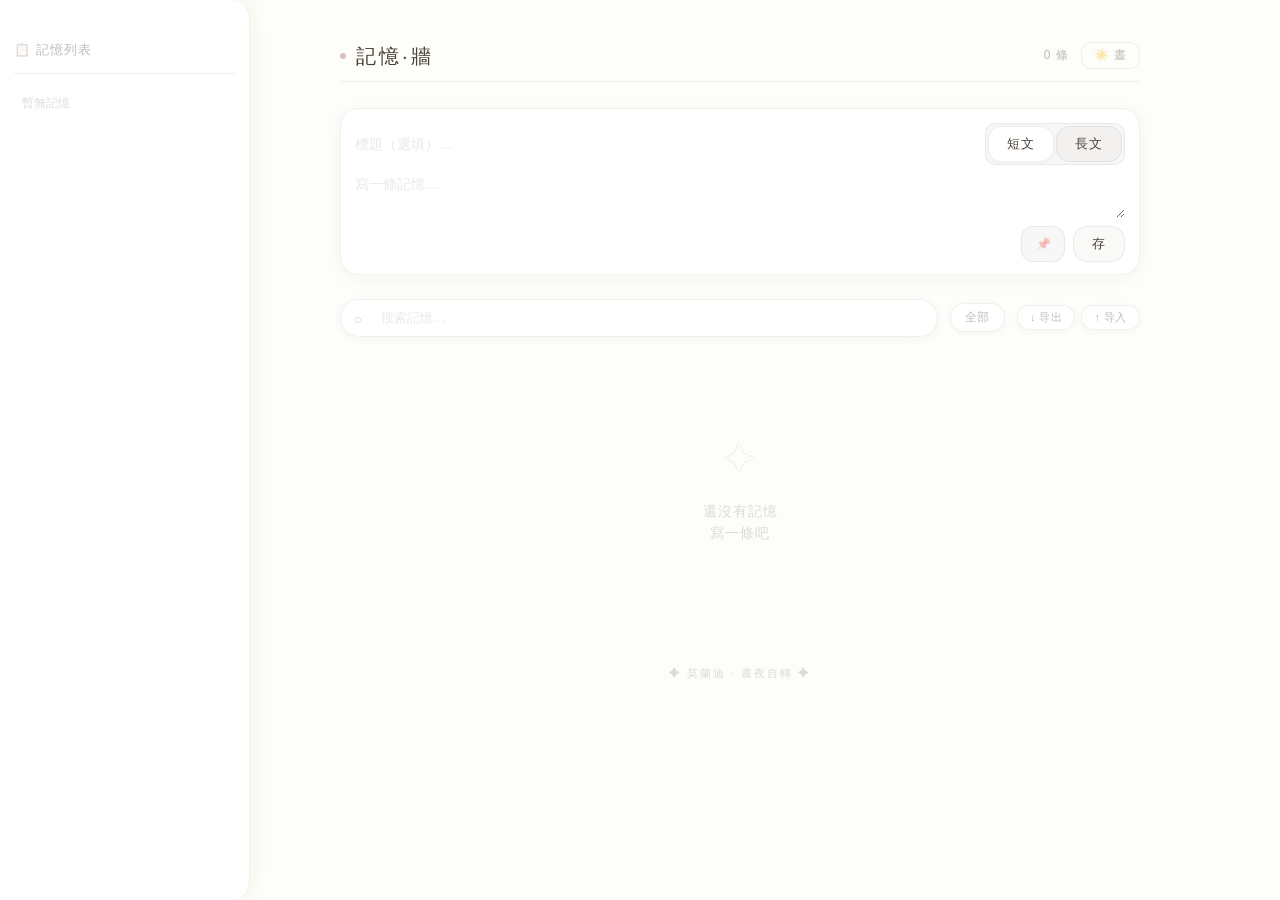
==== commit 249ac8df: "Add FastAPI backend with SQLite + connect frontend to API - Backend: FastAPI CRUD endpoints (GET/POS" ====
--- a/记忆墙.html
+++ b/记忆墙.html
@@ -461,57 +461,30 @@
   document.getElementById('newNote').classList.add('long-mode');
 };
 
-let notes = JSON.parse(localStorage.getItem('morandi_wall')) || [];
-// Auto-merge seed entries by id to ensure knowledge base is always present
-(function() {
-  const seed = [
-    {id:3,title:'AI核心概念底层解析',content:'从工程视角拆解10个核心概念：\nLLM本质=文字接龙游戏，逐token预测下一个字\nTokenizer=翻译官，负责文字数字互转\nContext Window=模型临时记忆容量上限\nRAG=用检索替代全量输入，节省成本\nSystem Prompt=设人设规则，User Prompt=描述任务\nTool=外部函数，模型选工具+平台调用\nMCP=工具统一接入标准(Type-C接口)\nAgent=能自主规划+调用工具直到解决问题',tag:'技术',time:Date.now()-86400000*3+300},
-    {id:4,title:'Agent四大核心概念解析',content:'Agent vs 普通聊天：Agent能自主拆解任务并自动执行。\n四大核心：\n1.LLM=大脑负责决策\n2.MCP=工具协议Type-C接口(递技能清单-按格式打包需求-外部执行转纯文本)\n3.Memory=短期(当前任务上下文)+长期(用户偏好)\n4.Skill=封装高频复杂流程减少token消耗\n\n补充：API=跨厂商模型直连通道，可用API Key调用国产模型。\n完整闭环：LLM思考->Memory记忆->Skill执行->MCP调工具->结果反馈->LLM再思考',tag:'技术',time:Date.now()-86400000*3+400},
-    {id:12,title:'用好AI的核心工作流',content:'实战向建议：打开Claude Code的plan mode > 语音录制10分钟以上想做的事 > 飞书妙记转文字 > 让AI读完后再追问细节直到搞清楚怎么实现。\n关键点：用语音打破打字门槛、让AI主动提问收敛需求。',tag:'技术',time:Date.now()-86400000*2+1200},
-    {id:18,title:'AI反向提问Prompt技巧',content:'核心Prompt：请你在回答前先问我问题，一次只问一个，直到你有95%信心理解我的真实需求。\n高赞改进版增加了查阅文献的要求。本质是苏格拉底诘问法。',tag:'技术',time:Date.now()-86400000+1800},
-    {id:5,title:'Agent Skill实战工具集',content:'四大类工具：\n元能力：Skill Creator(白话描述自动生成Skill)、Find Skills(全网搜+一键装)\n工程化：Superpowers(TDD红绿重构+两轮审计)、gStack(YC总裁开发,23+专家角色多视角审计)、前端大神Skill(需求拷问/分诊/架构急救)\n前端设计：frontend-design(Anthropic官方,50+设计规范)、UI/UX Pro Max(160+行业规则)\n内容创作：cover-image(五维参数控封面)、信息图(21种布局)、xhs-images(卡通轮播卡)、markdown-to-html(公众号排版)、翻译(分析翻译校订润色)、跨平台发布(微信微博一键分发)',tag:'技术',time:Date.now()-86400000*2+500},
-    {id:7,title:'Claudio AI电台（项目灵感）',content:'24小时在线AI电台，集播放器+聊天于一体。后端连接Claude+音乐API+天气API+飞书API，前端有播放器界面。创作者将14年3000+歌单结构化输入，能根据天气/日程/心情定制歌单。\n\nGitHub: github.com/bingyanglu/Claudio-FM | Stars:24 | JavaScript\n与你项目清单中一起听歌方案(ncm-cli+MCP)思路相似。',tag:'灵感',time:Date.now()-86400000*2+700},
-    {id:14,title:'Claude Code记忆架构: Auto Memory与Auto Dream',content:'四层记忆系统：\n第一层 CLAUDE.md(手写指令,最高权限)\n第二层 Auto Memory(自动笔记,按项目隔离)\n第三层 Session Memory(单次对话上下文)\n第四层 Auto Dream(后台记忆巩固层)\n\nAuto Dream四步：Orient定向 > 搜集信号 > 巩固(合并矛盾/更新日期/删过时) > 修剪索引。\n与人类记忆巩固机制(海马体>深度睡眠回放>快速动眼期整合)同构。\n原始对话JSONL日志保留在本地，可翻旧账。',tag:'技术',time:Date.now()-86400000*2+1400},
-    {id:15,title:'ncm-cli+MCP控制网易云音乐教程',content:'四阶段：\n1.Mac终端安装ncm-cli，配置网易云API\n2.用Python+FastMCP封装成MCP服务器\n3.用Cloudflare Tunnel暴露到公网\n4.手机AI App连接MCP服务器\n直接对应你项目清单第4项一起听歌方案。',tag:'技术',time:Date.now()-86400000*2+1500},
-    {id:16,title:'Claude Code接入微信（个人助理系统）',content:'通过桥接将Claude Code接入微信。功能：内置时间系统(自动时间戳)、生活轨迹时间轴(记录每日活动)、随机轮询唤醒(AI判断是否主动联系用户)、本地提醒队列(AI可自设定时提醒)、日记系统(每晚主动写日记存本地,不消耗token)。\n已开源，复用微信官方龙虾助手二次开发，可用cc switch切换模型。\n\nGitHub: github.com/qufei1993/cc-weixin | Stars:141 | TypeScript\n与你miss_you_bot、Toast通知、晚安精灵方向相似。',tag:'技术',time:Date.now()-86400000+1600},
-    {id:17,title:'Skill测试三层次',content:'第一类：测试触发(应该触发/换种说法/不该触发)\n第二类：测试功能(做的事是否正确)\n第三类：测试价值(有无净收益)\n建议从困难任务开始测试，记录失败比成功更重要。可用于你的RikkaHub Skills优化。',tag:'技术',time:Date.now()-86400000+1700},
-    {id:22,title:'CoreCoder项目',content:'约1400行Python实现极简Claude Code核心功能，灵感来自Claude Code泄露源码。建议先读配套文档理解设计思想，再按自己想法魔改。对应你项目清单第12项。\n\nGitHub: github.com/he-yufeng/CoreCoder | Stars:1001 | Python\n描述: Minimal AI coding agent, works with any LLM. Think NanoGPT for coding agents.',tag:'技术',time:Date.now()-86400000+2200},
-    {id:23,title:'Agent开源项目与求职建议',content:'评论区推荐上手项目：\n1.nanobot(社群口碑最高) -> HKUDS/nanobot Stars:43320\n2.Rudder(Agent Team协作平台) -> Undertone0809/rudder Stars:93\n3.OpenDeer/DeerFlow(手搓可获得面试机会)\n4.复旦GA项目(轻量级高信息密度上下文agent)\n5.OpenClaw\n\n求职建议：Fork > 魔改 > 上传GitHub形成自己的项目，讲清楚项目背景比单纯堆砌项目更重要。',tag:'技术',time:Date.now()-86400000+2300},
-    {id:25,title:'2026年Claude Code十大必装Skill',content:'1.代码洁癖(整理项目) 2.Claude.md记忆(手动规范) 3.飞书CLI(操控飞书) 4.Auto Memory(自动记错) 5.子代理规划(拆解大型任务) 6.卡兹克风格创作 7.全平台内容同步 8.Git后悔药(操作前快照) 9.服务器巡检 10.法律Skill。\n建议按需装2-3个，避免干扰上下文。',tag:'技术',time:Date.now()-86400000+2500},
-    {id:26,title:'4个有趣实用的AI Skill案例',content:'1.前任聊天记录蒸馏成Persona进行对话\n2.输入人名生成以该人思维回答的Skill(女娲/Nuwa)\n3.众安家财险顾问(不推销的保险评估工具)\n4.一人创业者工具包(SEO/文案/设计/市场调研一体)',tag:'灵感',time:Date.now()-86400000+2600},
-    {id:32,title:'Claude Chat接入ElevenLabs语音合成',content:'在Claude Chat免费版中用ElevenLabs TTS。\n三步：1.生成音色描述+创建API Key\n2.Skills添加MCP Builder > Connectors添加elevenlabs player和elevenlabs agents mcp app并配置API Key\n3.把音色ID发给Claude让它用ElevenLabs说话\n注意：仅限Windows/Mac，手机无法使用；Chat版需手动点击播放(语音条效果)',tag:'技术',time:Date.now()-86400000+3200},
-    {id:19,title:'复现CV代码7要点',content:'1.不要从零开始(先找开源) 2.先验证张量形状(shape) 3.检查梯度流 4.用单Batch过拟合验证模型 5.Loss不对先查学习率和损失函数 6.注意图像归一化和颜色空间(RGB/BGR) 7.善用社区资源。需Python/深度学习基础。',tag:'技术',time:Date.now()-86400000+1900},
-    {id:21,title:'Claude Code源码解析: Agent设计架构',content:'核心机制：\nQueue循环(While循环+6阶段执行模型)\n7级错误恢复(从流式断线到整体token耗尽)\nTool协议对象(声明名称/描述/输入/只读/并发安全属性)\n5级上下文压缩策略(dream>microcomp>collapse>auto compact>session compact)\nSandbox+Permission双层安全管控\nHarness Engineering(Runtime才是核心，模型只是笔)',tag:'技术',time:Date.now()-86400000+2100},
-    {id:10,title:'GitHub大白话科普',content:'GitHub=全球最大免费代码仓库+协作平台+开源宝库。\n版本控制像游戏存档可回退、多人协作、免费开源资源、程序员作品集。',tag:'学习',time:Date.now()-86400000*2+1000},
-    {id:24,title:'GitHub新手入门实战',content:'环境准备(注册/安装Git/配置SSH) > 核心概念(Repo/Branch/Fork/PR/Issues) > 基础操作(clone/add/commit/push) > 高效协作技巧。\n与#10互补：#10讲是什么、这条讲怎么用。',tag:'学习',time:Date.now()-86400000+2400},
-    {id:8,title:'初中/入门级电学串讲',content:'从电荷到家庭用电完整链路：\n两种电荷(正/负)丝玻正毛橡负同斥异吸 > 三兄弟电流I(A)电压U(V)电阻R(Ω) > 欧姆定律I=U/R > 串联(I处处相等电压相加电阻越串越大)并联(V处处相等电流相加电阻越并越小) > 电功W=UIt=Pt电功率P=UI=W/t > 家庭电路220V并联开关接火线。',tag:'学习',time:Date.now()-86400000*2+800},
-    {id:9,title:'大专计算机专业入行建议',content:'大专学历计算机专业如何入行：先确定方向(游戏/软件开发)，小公司最爱应届生(便宜)，积累经验是关键，熟练掌握C++/Unity/AI/3D Max等工具。\n补充：招聘平台筛公司规模选最小一档就是小公司。',tag:'学习',time:Date.now()-86400000*2+900},
-    {id:11,title:'大学生简历制作教程',content:'从0到1用Word制作个性化简历。\n结构：个人信息 > 教育经历(课程+成绩+荣誉) > 实习经历(干了什么+量化成果+对工作支撑) > 项目经历 > 校园经历 > 自我总结(技能+语言+评价)。\n格式：小四标题正文字，分隔线分区，证件照浮于文字上方。',tag:'日常',time:Date.now()-86400000*2+1100},
-    {id:13,title:'科研写作AI助手系统提示词模板',content:'五个角色设定：\n1.科研写作教练(指正逻辑/结构/表达问题)\n2.学术语言润色者(精准克制表达)\n3.专业术语把关者\n4.文献风格分析器\n5.严谨性守门人\n\n另附研究构想驱动的文献检索与矩阵构建系统模板：问题结构化 > 文献检索策略 > 筛选分层 > 文献矩阵输出 > 开题支持建议。',tag:'技术',time:Date.now()-86400000*2+1300},
-    {id:29,title:'寓言写作Prompt框架',content:'完整寓言写作模板：\n寓言体感规范(篇幅1000字内/角色不超过3个/全程不出现概念名称)\n防套路自检清单(意象/地名/结构/角色/开头黑名单)\n切入角度建议(非人类视角/现代职业/微观尺度)\n输出格式(正文+概念解析+检验问题)',tag:'灵感',time:Date.now()-86400000+2900},
-    {id:30,title:'30天自我访谈Prompt框架',content:'AI扮演存在主义心理咨询师，每晚问3个问题由浅入深：\n第1周问日常 > 第2周问重复模式 > 第3周问价值观 > 第4周问恐惧。\n30天后整合输出5项总结：重复情绪词、自我描述角度、自我设限口头禅、真正想要的生活、一句话定义自己。',tag:'灵感',time:Date.now()-86400000+3000},
-    {id:28,title:'世界文学巡礼互动地图 / VibeCode技术宇宙',content:'两个构思中的项目：\n\n世界文学巡礼：互动地图呈现全球文学作品，将书籍与地理空间关联。古风手绘地图、书页式卡片弹窗、动态墨迹文字、丝路鎏金线路。\n\nVibeCode技术宇宙：3D星系风格互动知识页面。中心为编程风格演化树(传统开发>框架>AI辅助>Vibecoding)，环绕知识星辰按学习体验分区。节点可跳转GitHub/文档/Demo。',tag:'灵感',time:Date.now()-86400000+2800},
-    {id:6,title:'AI领域学习全景地图',content:'80+项技能列表，用于后续学习路径规划参考：\nAI基础认知、机器学习、Python、数据结构、API、JSON、Linux命令行、正则表达式、数据处理、数学基础(概率统计/线代/微积分)、Prompt工程、RAG、知识库构建、Agent、多模态AI、模型部署、MLOps/LLMOps、AI安全等。',tag:'学习',time:Date.now()-86400000*2+600},
-    {id:27,title:'全栈开发+AI完整技能地图',content:'8大领域：环境与终端、HTML/CSS、JavaScript与前端框架、后端与服务器、数据库与查询、用户登录与安全、部署与运维、AI与智能体。\n每个领域含具体问题和痛点。已标注最高优先级，要求必须掌握。\n已区分已懂和不懂的内容，待逐一攻克。',tag:'学习',time:Date.now()-86400000+2700},
-    {id:101,title:'no_ai_slop_writing_rules',content:'Claude Code反AI味写作规则集。24条规则+Louis Rossmann写作风格数据(分析51万词)，直接提升CLAUDE.md质量。\n链接: github.com/realrossmanngroup/no_ai_slop_writing_rules',tag:'技术',time:Date.now()-86400000*2+101},
-    {id:102,title:'guizang-social-card-skill',content:'Claude Code Skill插件，生成小红书图文组图和公众号封面对。双视觉系统(电子杂志风+瑞士国际主义)，28个版式骨架，10套主题。\n链接: github.com/op7418/guizang-social-card-skill | Stars:696',tag:'技术',time:Date.now()-86400000*2+102},
-    {id:103,title:'vibecode-pro-max-kit',content:'Spec-driven AI编码辅助框架。12个agent+32个技能，自改进上下文记忆，解决AI遗忘问题。\n链接: github.com/withkynam/vibecode-pro-max-kit | Stars:233',tag:'技术',time:Date.now()-86400000*2+103},
-    {id:104,title:'how-pi-agent-works',content:'Pi Agent原理与实现。中国开发者写的AI Agent技术讲解，对计算机专业学习有帮助。\n链接: github.com/cellinlab/how-pi-agent-works | Stars:109',tag:'学习',time:Date.now()-86400000*2+104},
-    {id:105,title:'linux-devmgmt',content:'用Qt6在Linux上复刻Windows设备管理器。底层通过sysfs/procfs读取真实硬件数据，支持Aero主题皮肤。\n链接: github.com/actuallyaridan/linux-devmgmt | Stars:102 | C++',tag:'技术',time:Date.now()-86400000*2+105},
-    {id:106,title:'gemini-web2api',content:'把Google Gemini网页版包装成OpenAI兼容API。单文件、免认证、跨平台。\n链接: github.com/Sophomoresty/gemini-web2api | Stars:166 | Python',tag:'技术',time:Date.now()-86400000*2+106},
-    {id:107,title:'PhenoPixel',content:'基于OpenCV的图像分析Web应用，部署于广岛大学。细胞轮廓分析、荧光显微镜成像。\n链接: github.com/ikeda042/PhenoPixel | Stars:241 | TypeScript',tag:'技术',time:Date.now()-86400000*2+107},
-  ];
-  const existingIds = new Set(notes.map(n => n.id));
-  seed.forEach(s => { if (!existingIds.has(s.id)) { notes.push(s); } });
-  save();
-})();
+let notes = [];
+let loading = true;
+
+async function loadNotes() {
+  try {
+    const res = await fetch('http://127.0.0.1:8000/notes');
+    const data = await res.json();
+    notes = data.notes;
+  } catch (e) {
+    notes = [];
+  }
+  loading = false;
+  render();
+  flt();
+}
 let filter = 'all';
 let search = '';
 let editId = null;
 const icons = {'默认':'📌','学习':'📖','日常':'☕','技术':'⚙️','灵感':'💡','心情':'❤️'};
 const order = ['默认','学习','日常','技术','灵感','心情'];
 
-function save() { localStorage.setItem('morandi_wall', JSON.stringify(notes)); }
+async function save() {
+  // notes are now saved to backend API, this is a no-op for local state
+}
 
 function renderSidebar() {
   const list = document.getElementById('sidebarList');
@@ -591,26 +564,29 @@
     };
   });
   document.querySelectorAll('.edit-btn').forEach(b => b.onclick = (e) => { e.stopPropagation(); openEdit(+b.dataset.id); });
-  document.querySelectorAll('.delete-btn').forEach(b => b.onclick = (e) => { e.stopPropagation(); notes = notes.filter(x => x.id !== +b.dataset.id); save(); render(); flt(); renderSidebar(); });
+  document.querySelectorAll('.delete-btn').forEach(b => b.onclick = async (e) => { e.stopPropagation(); await fetch('http://127.0.0.1:8000/notes/'+b.dataset.id, {method:'DELETE'}); notes = notes.filter(x => x.id !== +b.dataset.id); render(); flt(); renderSidebar(); });
   renderSidebar();
 }
 
 document.getElementById('floatClose').onclick = () => { document.getElementById('floatView').classList.remove('show'); };
 document.getElementById('floatView').onclick = (e) => { if (e.target === document.getElementById('floatView')) document.getElementById('floatView').classList.remove('show'); };
 
-function add() {
+async function add() {
   const ta = document.getElementById('newNote');
   const title = document.getElementById('noteTitle').value.trim();
   const c = ta.value.trim();
   if (!c) return;
-  const note = { id: Date.now(), content: c, tag: document.getElementById('newTag').value, time: Date.now() };
-  if (title) note.title = title;
-  notes.unshift(note);
-  save();
-  ta.value = '';
-  document.getElementById('noteTitle').value = '';
-  render();
-  flt();
+  try {
+    const res = await fetch('http://127.0.0.1:8000/notes?title='+encodeURIComponent(title)+'&content='+encodeURIComponent(c)+'&tag='+encodeURIComponent(document.getElementById('newTag').value)+'&time='+Date.now(), {method:'POST'});
+    const data = await res.json();
+    notes.unshift({id:data.id, title, content:c, tag:document.getElementById('newTag').value, time:Date.now()});
+    ta.value = '';
+    document.getElementById('noteTitle').value = '';
+    render();
+    flt();
+  } catch(e) {
+    alert('保存失败，后端是否在运行？');
+  }
 }
 
 function openEdit(id) {
@@ -624,16 +600,23 @@
 }
 
 document.getElementById('cancelEdit').onclick = () => { document.getElementById('modal').classList.remove('show'); editId = null; };
-document.getElementById('saveEdit').onclick = () => {
+document.getElementById('saveEdit').onclick = async () => {
   if (!editId) return;
   const c = document.getElementById('editContent').value.trim();
   if (!c) return;
-  const n = notes.find(x => x.id === editId);
-  if (n) { n.title = document.getElementById('editTitle').value.trim()||''; n.content = c; n.tag = document.getElementById('editTag').value; n.time = Date.now(); save(); }
-  document.getElementById('modal').classList.remove('show');
-  editId = null;
-  render();
-  flt();
+  const title = document.getElementById('editTitle').value.trim()||'';
+  const tag = document.getElementById('editTag').value;
+  try {
+    await fetch('http://127.0.0.1:8000/notes/'+editId+'?title='+encodeURIComponent(title)+'&content='+encodeURIComponent(c)+'&tag='+encodeURIComponent(tag), {method:'PUT'});
+    const n = notes.find(x => x.id === editId);
+    if (n) { n.title = title; n.content = c; n.tag = tag; n.time = Date.now(); }
+    document.getElementById('modal').classList.remove('show');
+    editId = null;
+    render();
+    flt();
+  } catch(e) {
+    alert('保存失败，后端是否在运行？');
+  }
 };
 
 function flt() {
@@ -697,8 +680,7 @@
   e.target.value = '';
 };
 
-render();
-flt();
+loadNotes();
 </script>
 </body>
 </html>
